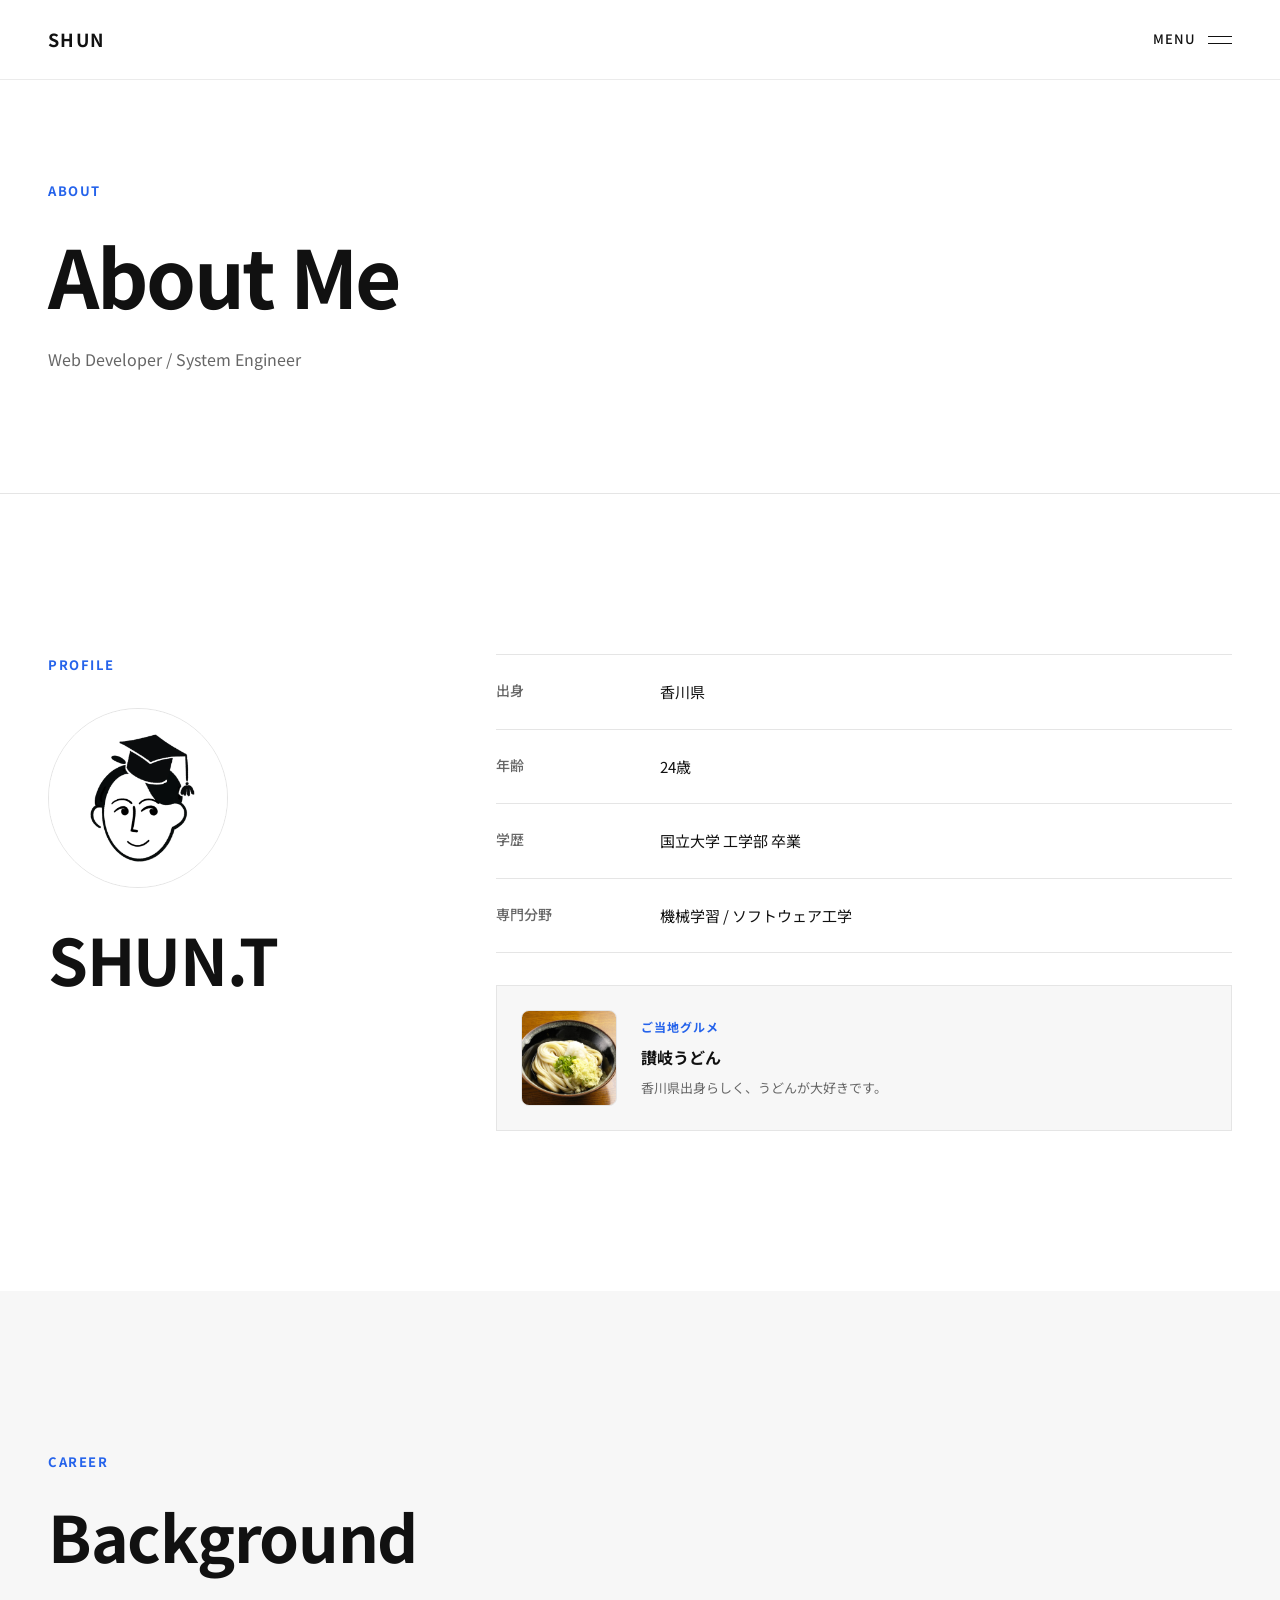
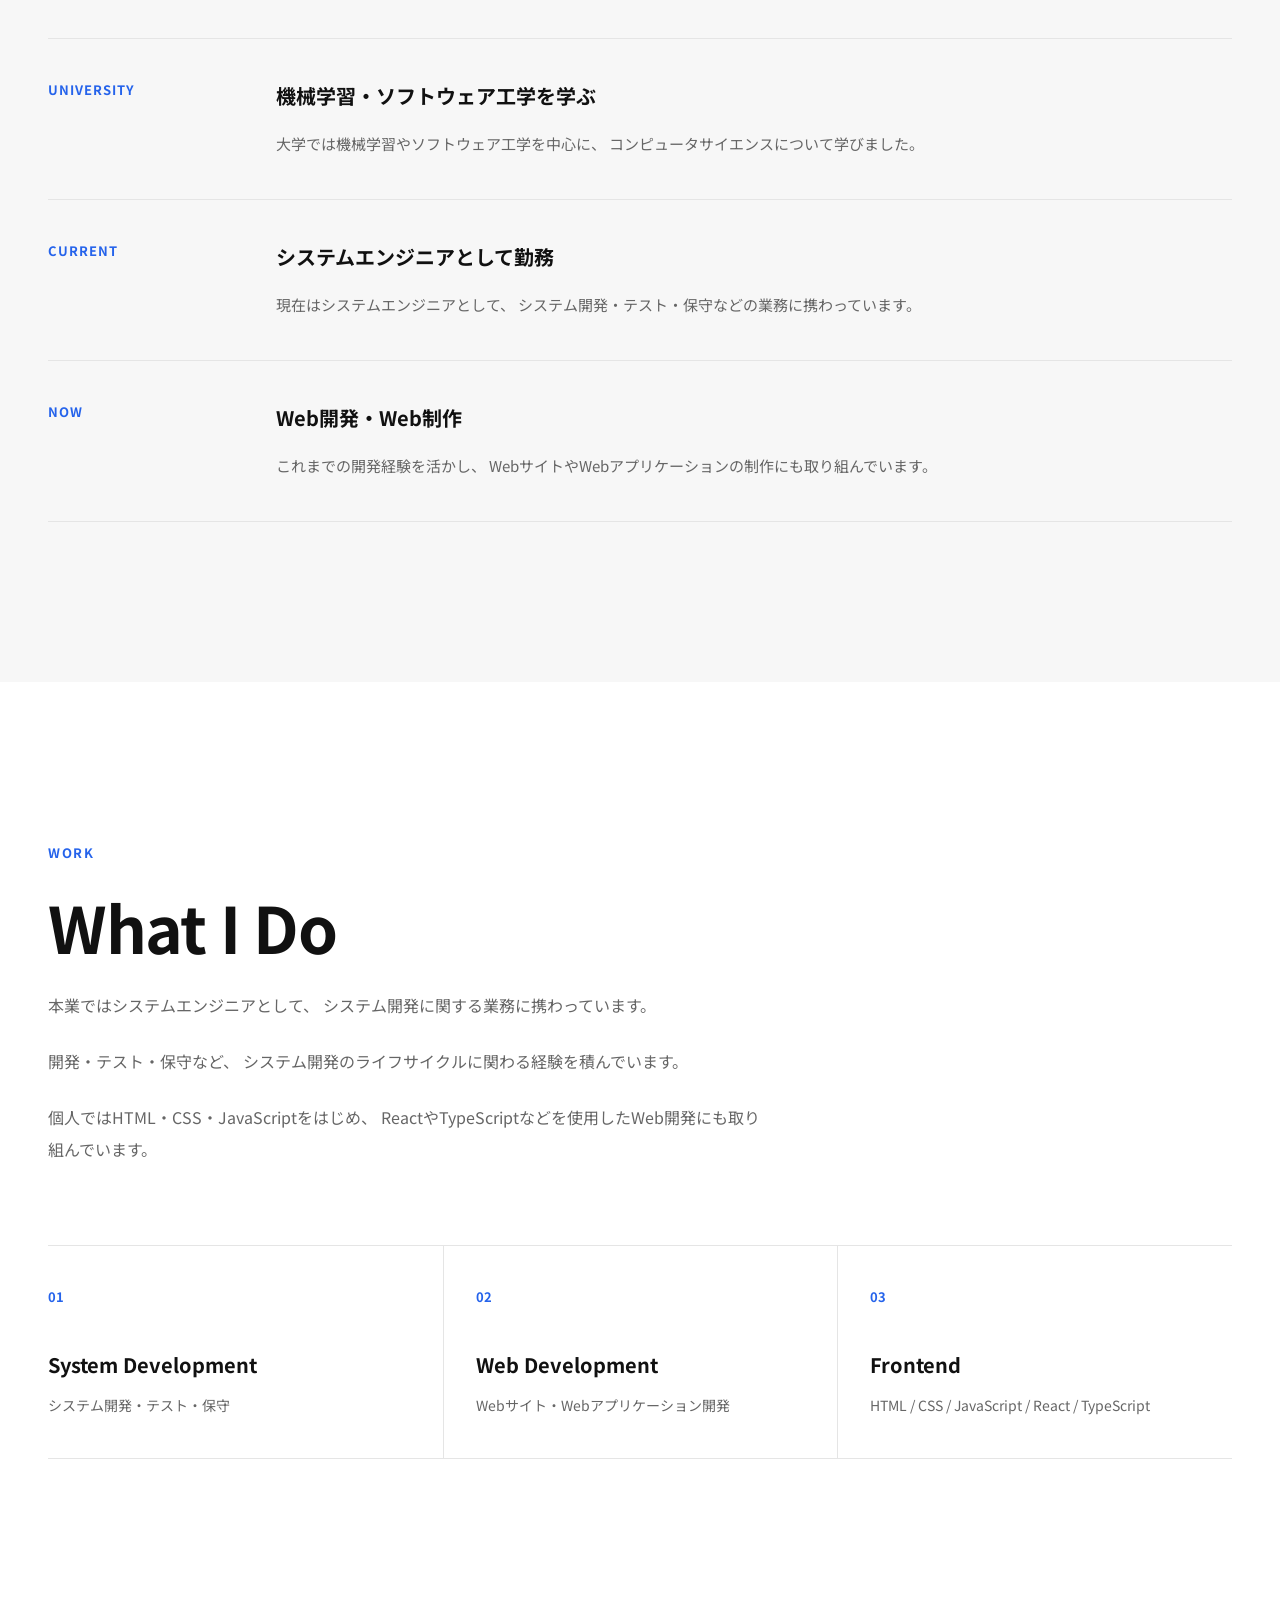
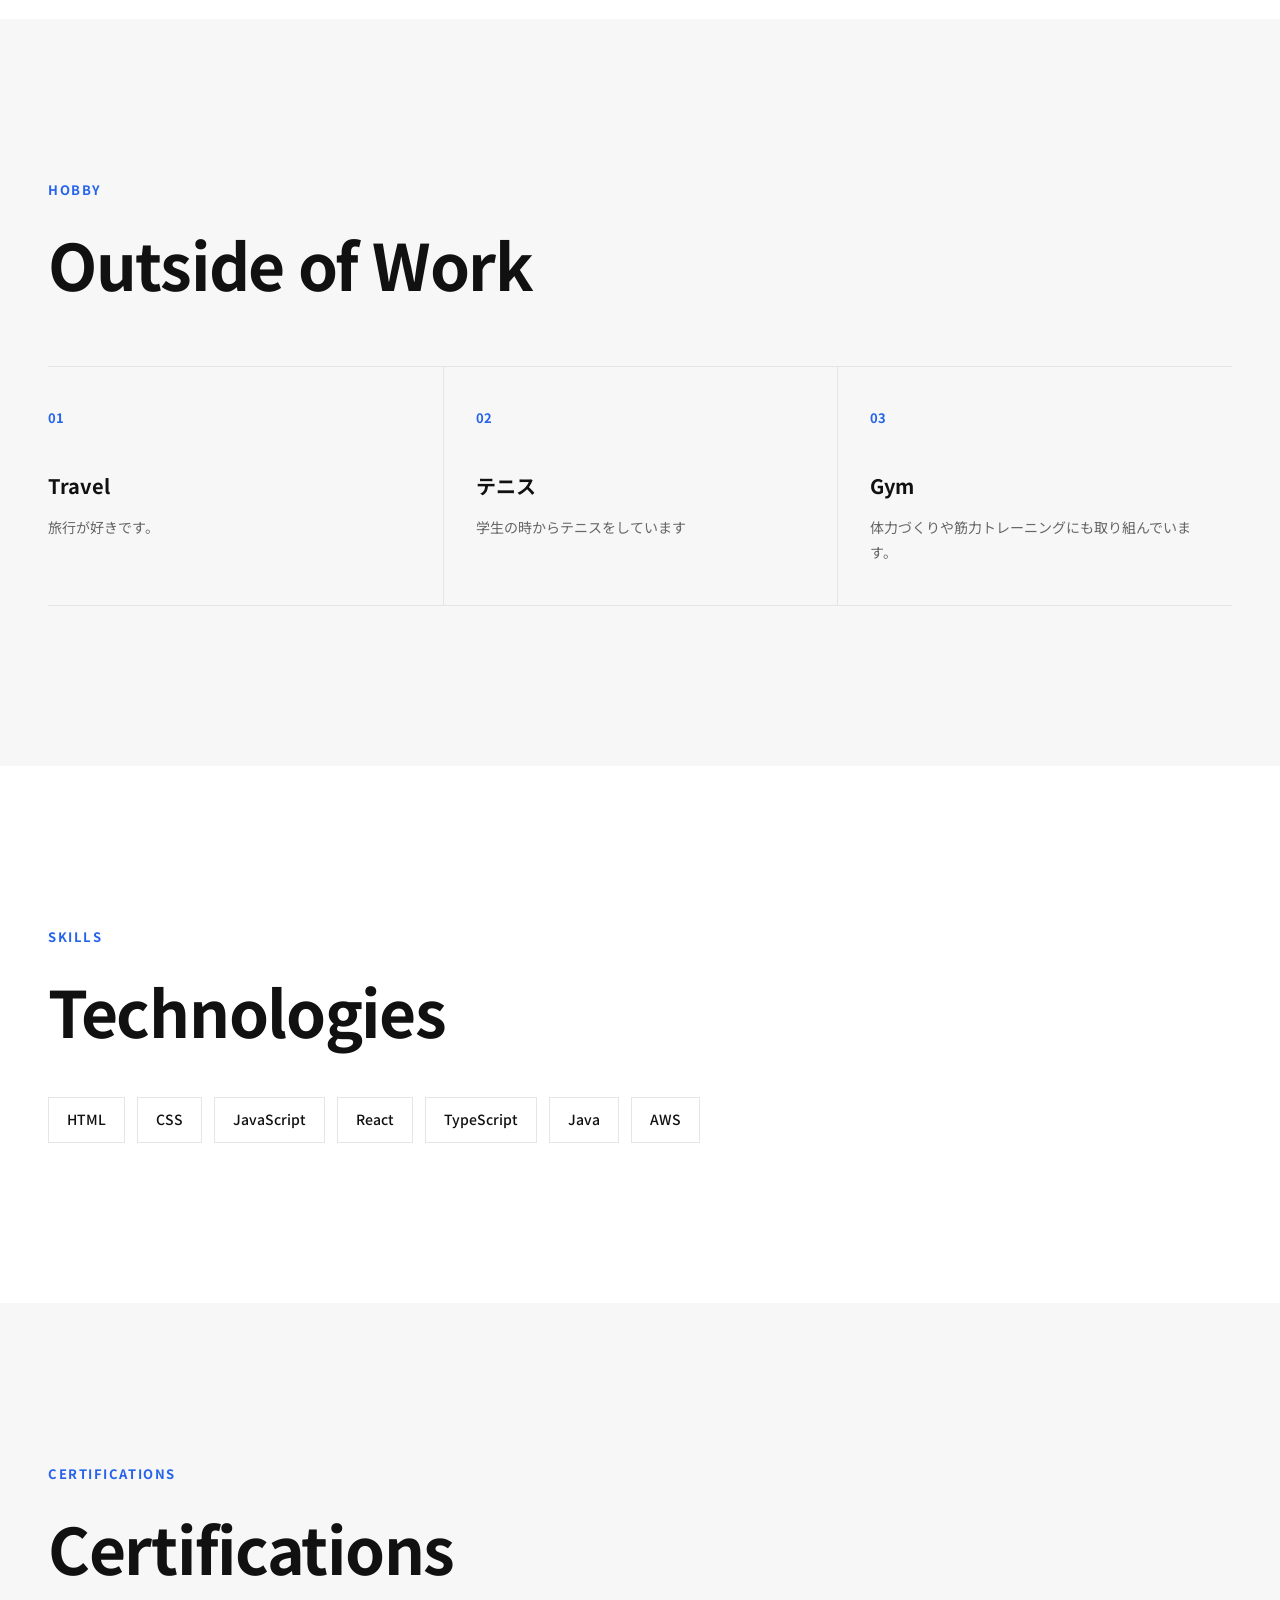
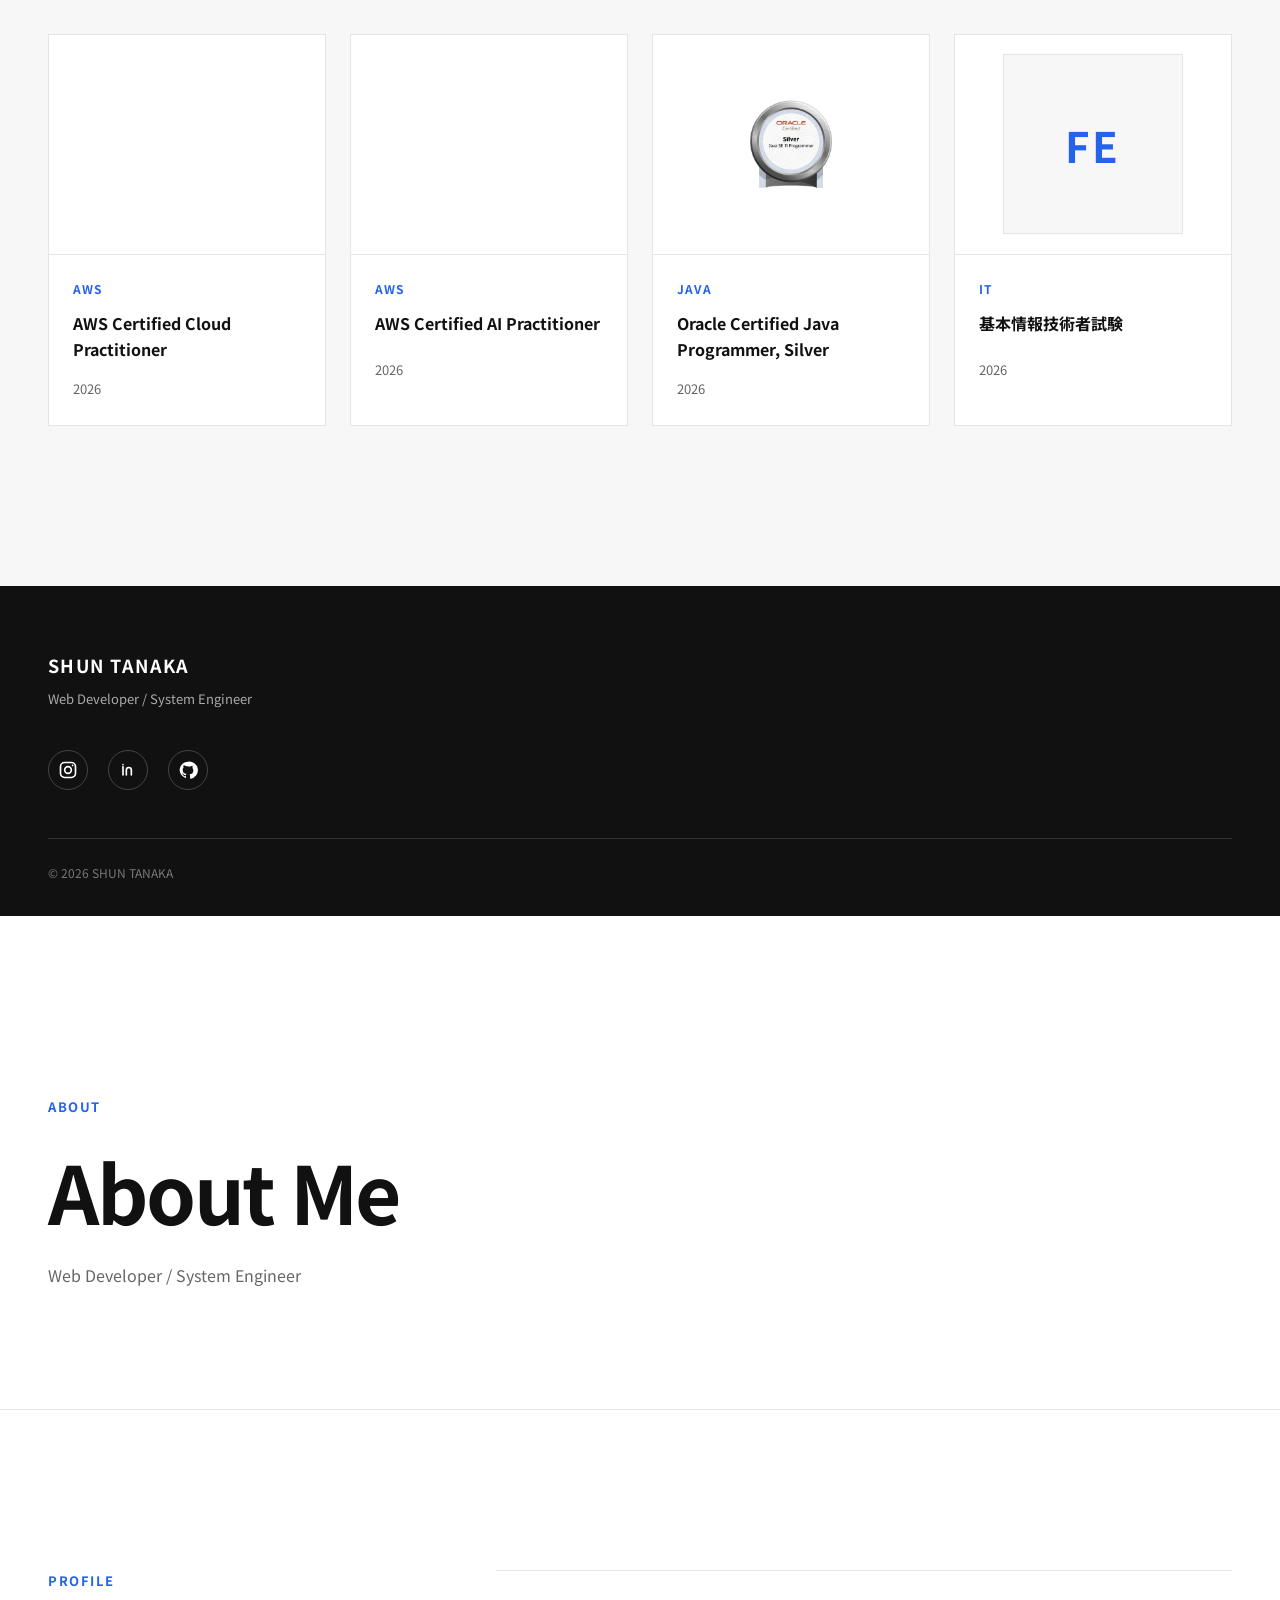
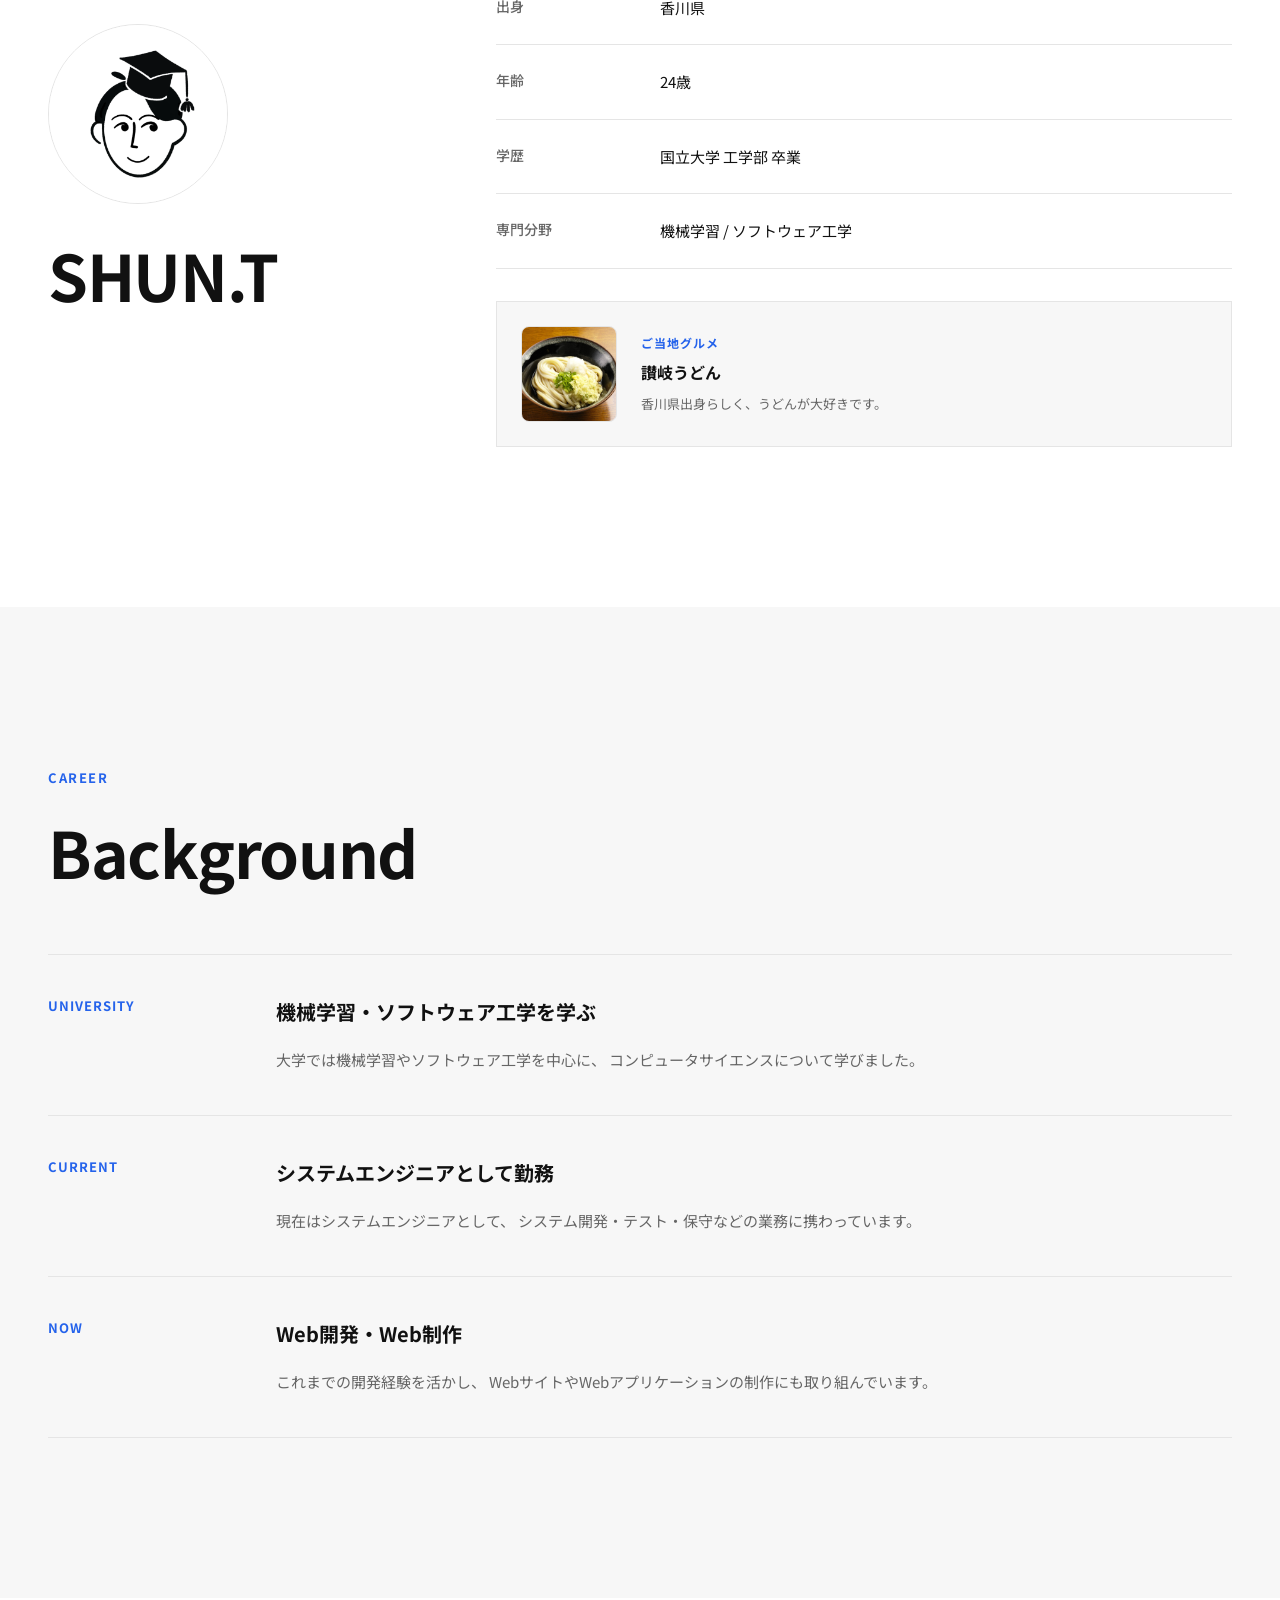
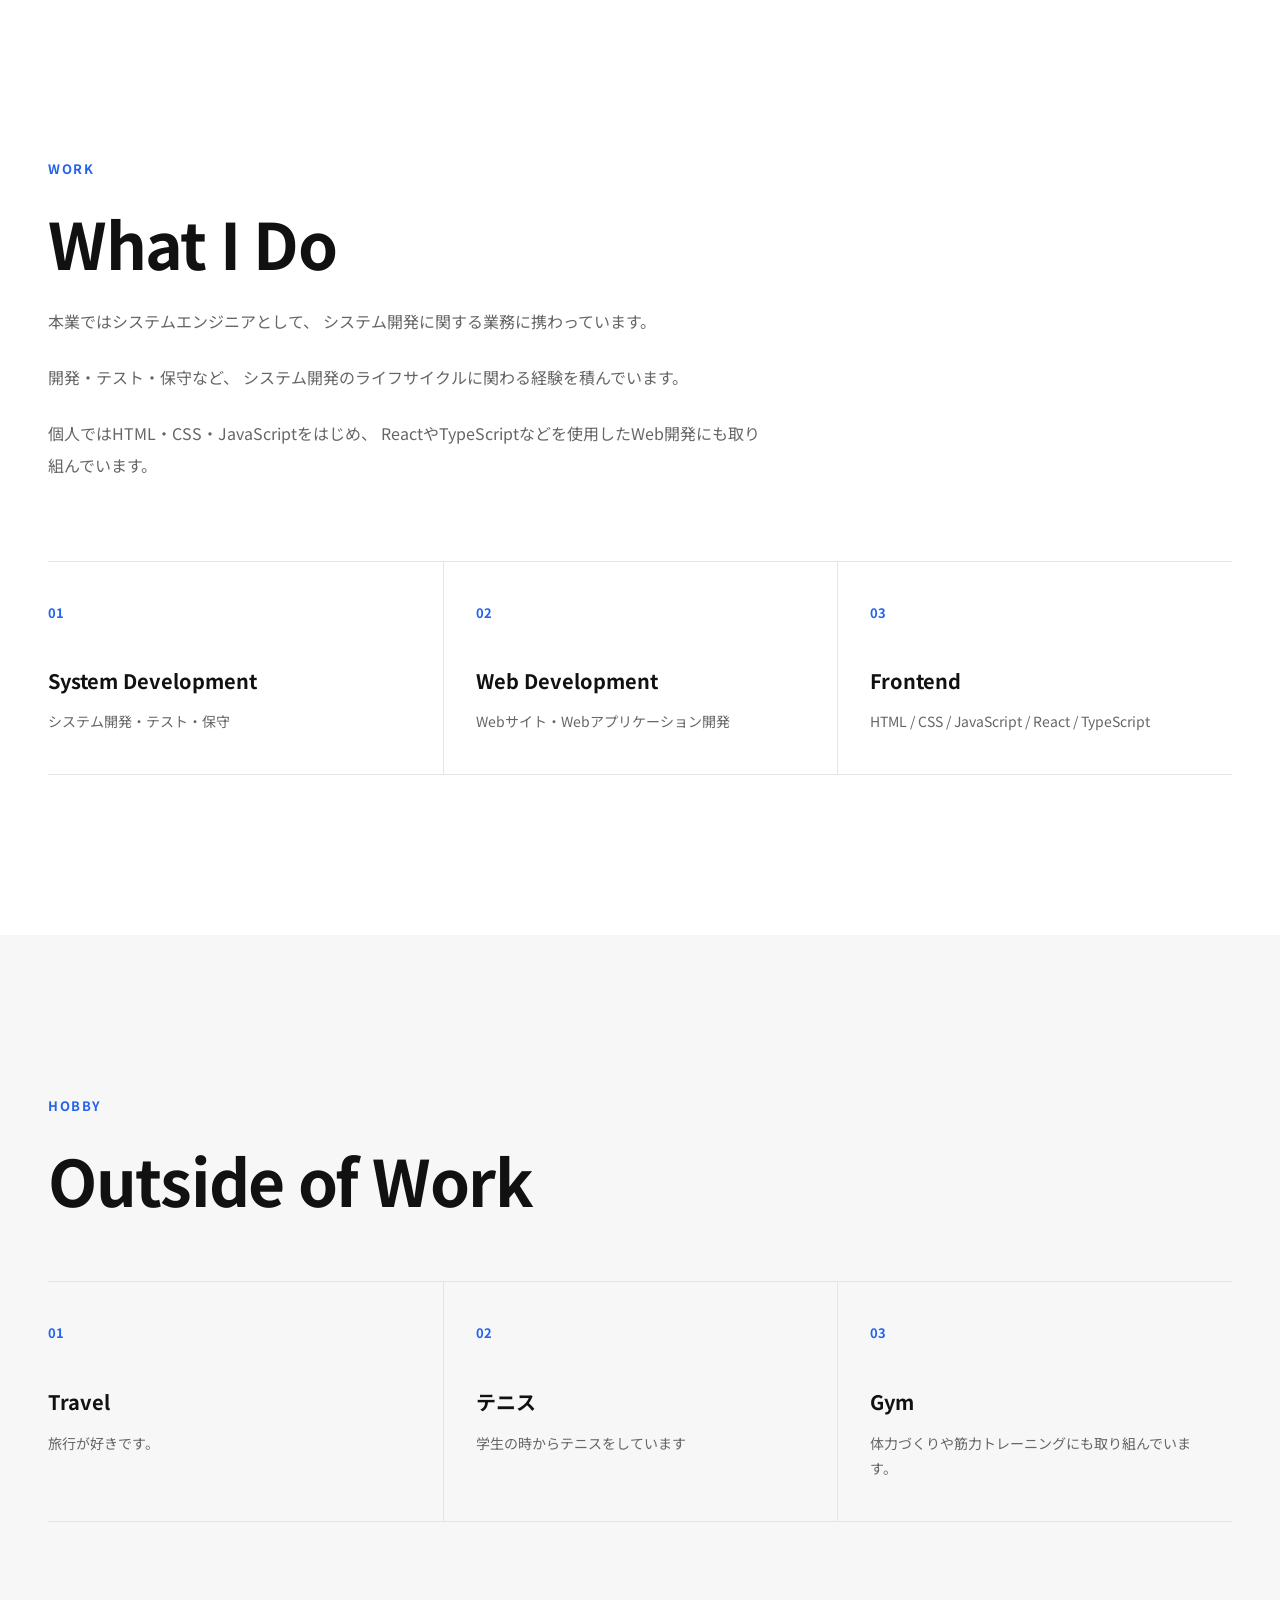
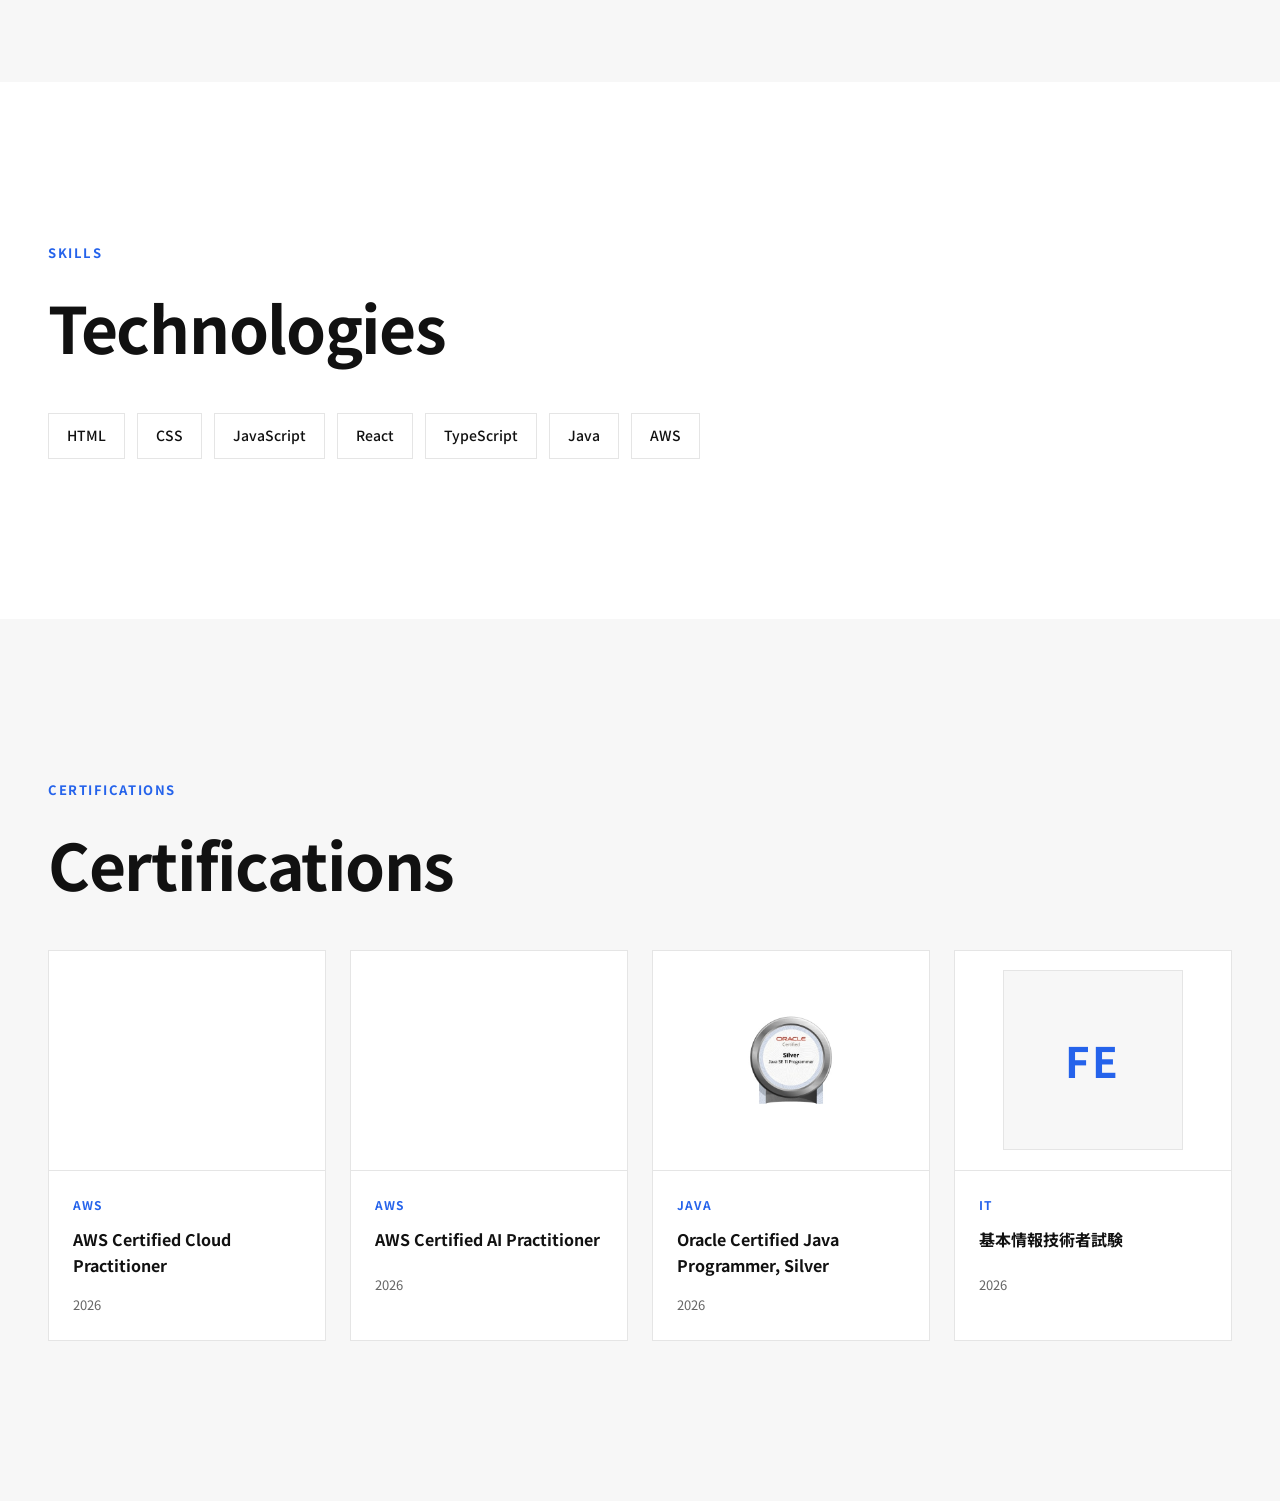
==== about.html @ af40bf5e "fix directry" ====
<!doctype html>
<html lang="ja">
  <head>
    <meta charset="UTF-8" />
    <meta name="viewport" content="width=device-width, initial-scale=1.0" />

    <title>About | SHUN .T</title>

    <meta
      name="description"
      content="SHUN TANAKAのプロフィール、経歴、スキル、資格などを紹介しています。"
    />

    <!-- Google Fonts -->
    <link rel="preconnect" href="https://fonts.googleapis.com" />
    <link rel="preconnect" href="https://fonts.gstatic.com" crossorigin />

    <link
      href="https://fonts.googleapis.com/css2?family=Noto+Sans+JP:wght@400;500;700&display=swap"
      rel="stylesheet"
    />

    <!-- CSS -->
    <link rel="stylesheet" href="../css/style.css" />
    <link rel="stylesheet" href="../css/about.css" />

    <!-- JavaScript -->
    <script src="../js/main.js" defer></script>
  </head>

  <body>
    <!-- Header -->
    <div id="header"></div>

    <!-- Main -->
    <main>
      <!-- ========================================
           Page Hero
      ======================================== -->

      <section class="page-hero">
        <div class="section__inner">
          <p class="section__eyebrow">ABOUT</p>

          <h1 class="page-hero__title">About Me</h1>

          <p class="page-hero__description">Web Developer / System Engineer</p>
        </div>
      </section>

      <!-- ========================================
           Profile
      ======================================== -->

      <section class="about-profile">
        <div class="section__inner">
          <div class="about-profile__grid">
            <div class="about-profile__heading">
              <p class="section__eyebrow">PROFILE</p>

              <div class="about-profile__photo">
                <img
                  src="../img/my-notion-face-portrait.png"
                  alt="SHUN TANAKA"
                />
              </div>

              <h2 class="section__title">SHUN.T</h2>
            </div>

            <div class="about-profile__content">
              <dl class="profile-list">
                <div class="profile-list__item">
                  <dt>出身</dt>
                  <dd>香川県</dd>
                </div>

                <div class="profile-list__item">
                  <dt>年齢</dt>
                  <dd id="js-age" data-birthday="2002-02-13">24歳</dd>
                </div>

                <div class="profile-list__item">
                  <dt>学歴</dt>
                  <dd>国立大学 工学部 卒業</dd>
                </div>

                <div class="profile-list__item">
                  <dt>専門分野</dt>
                  <dd>機械学習 / ソフトウェア工学</dd>
                </div>
              </dl>

              <div class="about-profile__local">
                <div class="about-profile__local-image">
                  <img src="../img/udon.jpeg" alt="讃岐うどん" />
                </div>

                <div class="about-profile__local-text">
                  <p class="about-profile__local-label">ご当地グルメ</p>
                  <p class="about-profile__local-title">讃岐うどん</p>
                  <p class="about-profile__local-description">
                    香川県出身らしく、うどんが大好きです。
                  </p>
                </div>
              </div>
            </div>
          </div>
        </div>
      </section>

      <!-- ========================================
           Career
      ======================================== -->

      <section class="about-career">
        <div class="section__inner">
          <p class="section__eyebrow">CAREER</p>

          <h2 class="section__title">Background</h2>

          <div class="career-list">
            <article class="career-list__item">
              <p class="career-list__year">UNIVERSITY</p>

              <div class="career-list__content">
                <h3 class="career-list__title">
                  機械学習・ソフトウェア工学を学ぶ
                </h3>

                <p class="career-list__description">
                  大学では機械学習やソフトウェア工学を中心に、
                  コンピュータサイエンスについて学びました。
                </p>
              </div>
            </article>

            <article class="career-list__item">
              <p class="career-list__year">CURRENT</p>

              <div class="career-list__content">
                <h3 class="career-list__title">システムエンジニアとして勤務</h3>

                <p class="career-list__description">
                  現在はシステムエンジニアとして、
                  システム開発・テスト・保守などの業務に携わっています。
                </p>
              </div>
            </article>

            <article class="career-list__item">
              <p class="career-list__year">NOW</p>

              <div class="career-list__content">
                <h3 class="career-list__title">Web開発・Web制作</h3>

                <p class="career-list__description">
                  これまでの開発経験を活かし、
                  WebサイトやWebアプリケーションの制作にも取り組んでいます。
                </p>
              </div>
            </article>
          </div>
        </div>
      </section>

      <!-- ========================================
           Work
      ======================================== -->

      <section class="about-work">
        <div class="section__inner">
          <p class="section__eyebrow">WORK</p>

          <h2 class="section__title">What I Do</h2>

          <div class="work-description">
            <p>
              本業ではシステムエンジニアとして、
              システム開発に関する業務に携わっています。
            </p>

            <p>
              開発・テスト・保守など、
              システム開発のライフサイクルに関わる経験を積んでいます。
            </p>

            <p>
              個人ではHTML・CSS・JavaScriptをはじめ、
              ReactやTypeScriptなどを使用したWeb開発にも取り組んでいます。
            </p>
          </div>

          <div class="work-skills">
            <article class="work-skills__item">
              <span class="work-skills__number">01</span>

              <h3>System Development</h3>

              <p>システム開発・テスト・保守</p>
            </article>

            <article class="work-skills__item">
              <span class="work-skills__number">02</span>

              <h3>Web Development</h3>

              <p>Webサイト・Webアプリケーション開発</p>
            </article>

            <article class="work-skills__item">
              <span class="work-skills__number">03</span>

              <h3>Frontend</h3>

              <p>HTML / CSS / JavaScript / React / TypeScript</p>
            </article>
          </div>
        </div>
      </section>

      <!-- ========================================
           Hobby
      ======================================== -->

      <section class="about-hobby">
        <div class="section__inner">
          <p class="section__eyebrow">HOBBY</p>

          <h2 class="section__title">Outside of Work</h2>

          <div class="hobby-list">
            <article class="hobby-list__item">
              <span class="hobby-list__number">01</span>

              <h3>Travel</h3>

              <p>旅行が好きです。</p>
            </article>

            <article class="hobby-list__item">
              <span class="hobby-list__number">02</span>

              <h3>テニス</h3>

              <p>学生の時からテニスをしています</p>
            </article>

            <article class="hobby-list__item">
              <span class="hobby-list__number">03</span>

              <h3>Gym</h3>

              <p>体力づくりや筋力トレーニングにも取り組んでいます。</p>
            </article>
          </div>
        </div>
      </section>

      <!-- ========================================
           Skills
      ======================================== -->

      <section class="about-skills">
        <div class="section__inner">
          <p class="section__eyebrow">SKILLS</p>

          <h2 class="section__title">Technologies</h2>

          <div class="about-skills__list">
            <span>HTML</span>
            <span>CSS</span>
            <span>JavaScript</span>
            <span>React</span>
            <span>TypeScript</span>
            <span>Java</span>
            <span>AWS</span>
          </div>
        </div>
      </section>

      <!-- ========================================
           Certifications
      ======================================== -->

      <section class="about-certifications">
        <div class="section__inner">
          <p class="section__eyebrow">CERTIFICATIONS</p>

          <h2 class="section__title">Certifications</h2>

          <div class="certifications-grid">
            <!-- AWS Cloud Practitioner -->
            <article class="certification-card">
              <div class="certification-card__badge">
                <div
                  data-iframe-width="180"
                  data-iframe-height="180"
                  data-share-badge-id="34273f17-c711-41de-8121-bd63b18571f5"
                  data-share-badge-host="https://www.credly.com"
                ></div>
              </div>

              <div class="certification-card__content">
                <p class="certification-card__category">AWS</p>

                <h3 class="certification-card__title">
                  AWS Certified Cloud Practitioner
                </h3>

                <span class="certification-card__year">2026</span>
              </div>
            </article>

            <!-- AWS AI Practitioner -->
            <article class="certification-card">
              <div class="certification-card__badge">
                <div
                  data-iframe-width="180"
                  data-iframe-height="180"
                  data-share-badge-id="a73e4052-1547-47f9-9813-02c0de02c2c1"
                  data-share-badge-host="https://www.credly.com"
                ></div>
              </div>

              <div class="certification-card__content">
                <p class="certification-card__category">AWS</p>

                <h3 class="certification-card__title">
                  AWS Certified AI Practitioner
                </h3>

                <span class="certification-card__year">2026</span>
              </div>
            </article>

            <!-- Java Silver -->
            <article class="certification-card">
              <div class="certification-card__badge">
                <img
                  src="../img/SILVSE11JPN.jpg"
                  alt="Oracle Certified Java Programmer, Silver"
                />
              </div>

              <div class="certification-card__content">
                <p class="certification-card__category">JAVA</p>

                <h3 class="certification-card__title">
                  Oracle Certified Java Programmer, Silver
                </h3>

                <span class="certification-card__year">2026</span>
              </div>
            </article>

            <!-- Fundamental Information Technology Engineer -->
            <article class="certification-card">
              <div class="certification-card__badge">
                <div class="certification-card__badge-placeholder">FE</div>
              </div>

              <div class="certification-card__content">
                <p class="certification-card__category">IT</p>

                <h3 class="certification-card__title">基本情報技術者試験</h3>

                <span class="certification-card__year">2026</span>
              </div>
            </article>
          </div>

          <!-- Credly Script -->
          <script
            type="text/javascript"
            async
            src="https://cdn.credly.com/assets/utilities/embed.js"
          ></script>
        </div>
      </section>
    </main>

    <!-- Footer -->
    <div id="footer"></div>
  </body>
</html>
<!doctype html>
<html lang="ja">
  <head>
    <meta charset="UTF-8" />
    <meta name="viewport" content="width=device-width, initial-scale=1.0" />

    <title>About | SHUN .T</title>

    <meta
      name="description"
      content="SHUN TANAKAのプロフィール、経歴、スキル、資格などを紹介しています。"
    />

    <!-- Google Fonts -->
    <link rel="preconnect" href="https://fonts.googleapis.com" />
    <link rel="preconnect" href="https://fonts.gstatic.com" crossorigin />

    <link
      href="https://fonts.googleapis.com/css2?family=Noto+Sans+JP:wght@400;500;700&display=swap"
      rel="stylesheet"
    />

    <!-- CSS -->
    <link rel="stylesheet" href="../css/style.css" />
    <link rel="stylesheet" href="../css/about.css" />

    <!-- JavaScript -->
    <script src="../js/main.js" defer></script>
  </head>

  <body>
    <!-- Header -->
    <div id="header"></div>

    <!-- Main -->
    <main>
      <!-- ========================================
           Page Hero
      ======================================== -->

      <section class="page-hero">
        <div class="section__inner">
          <p class="section__eyebrow">ABOUT</p>

          <h1 class="page-hero__title">About Me</h1>

          <p class="page-hero__description">Web Developer / System Engineer</p>
        </div>
      </section>

      <!-- ========================================
           Profile
      ======================================== -->

      <section class="about-profile">
        <div class="section__inner">
          <div class="about-profile__grid">
            <div class="about-profile__heading">
              <p class="section__eyebrow">PROFILE</p>

              <div class="about-profile__photo">
                <img
                  src="../img/my-notion-face-portrait.png"
                  alt="SHUN TANAKA"
                />
              </div>

              <h2 class="section__title">SHUN.T</h2>
            </div>

            <div class="about-profile__content">
              <dl class="profile-list">
                <div class="profile-list__item">
                  <dt>出身</dt>
                  <dd>香川県</dd>
                </div>

                <div class="profile-list__item">
                  <dt>年齢</dt>
                  <dd id="js-age" data-birthday="2002-02-13">24歳</dd>
                </div>

                <div class="profile-list__item">
                  <dt>学歴</dt>
                  <dd>国立大学 工学部 卒業</dd>
                </div>

                <div class="profile-list__item">
                  <dt>専門分野</dt>
                  <dd>機械学習 / ソフトウェア工学</dd>
                </div>
              </dl>

              <div class="about-profile__local">
                <div class="about-profile__local-image">
                  <img src="./img/udon.jpeg" alt="讃岐うどん" />
                </div>

                <div class="about-profile__local-text">
                  <p class="about-profile__local-label">ご当地グルメ</p>
                  <p class="about-profile__local-title">讃岐うどん</p>
                  <p class="about-profile__local-description">
                    香川県出身らしく、うどんが大好きです。
                  </p>
                </div>
              </div>
            </div>
          </div>
        </div>
      </section>

      <!-- ========================================
           Career
      ======================================== -->

      <section class="about-career">
        <div class="section__inner">
          <p class="section__eyebrow">CAREER</p>

          <h2 class="section__title">Background</h2>

          <div class="career-list">
            <article class="career-list__item">
              <p class="career-list__year">UNIVERSITY</p>

              <div class="career-list__content">
                <h3 class="career-list__title">
                  機械学習・ソフトウェア工学を学ぶ
                </h3>

                <p class="career-list__description">
                  大学では機械学習やソフトウェア工学を中心に、
                  コンピュータサイエンスについて学びました。
                </p>
              </div>
            </article>

            <article class="career-list__item">
              <p class="career-list__year">CURRENT</p>

              <div class="career-list__content">
                <h3 class="career-list__title">システムエンジニアとして勤務</h3>

                <p class="career-list__description">
                  現在はシステムエンジニアとして、
                  システム開発・テスト・保守などの業務に携わっています。
                </p>
              </div>
            </article>

            <article class="career-list__item">
              <p class="career-list__year">NOW</p>

              <div class="career-list__content">
                <h3 class="career-list__title">Web開発・Web制作</h3>

                <p class="career-list__description">
                  これまでの開発経験を活かし、
                  WebサイトやWebアプリケーションの制作にも取り組んでいます。
                </p>
              </div>
            </article>
          </div>
        </div>
      </section>

      <!-- ========================================
           Work
      ======================================== -->

      <section class="about-work">
        <div class="section__inner">
          <p class="section__eyebrow">WORK</p>

          <h2 class="section__title">What I Do</h2>

          <div class="work-description">
            <p>
              本業ではシステムエンジニアとして、
              システム開発に関する業務に携わっています。
            </p>

            <p>
              開発・テスト・保守など、
              システム開発のライフサイクルに関わる経験を積んでいます。
            </p>

            <p>
              個人ではHTML・CSS・JavaScriptをはじめ、
              ReactやTypeScriptなどを使用したWeb開発にも取り組んでいます。
            </p>
          </div>

          <div class="work-skills">
            <article class="work-skills__item">
              <span class="work-skills__number">01</span>

              <h3>System Development</h3>

              <p>システム開発・テスト・保守</p>
            </article>

            <article class="work-skills__item">
              <span class="work-skills__number">02</span>

              <h3>Web Development</h3>

              <p>Webサイト・Webアプリケーション開発</p>
            </article>

            <article class="work-skills__item">
              <span class="work-skills__number">03</span>

              <h3>Frontend</h3>

              <p>HTML / CSS / JavaScript / React / TypeScript</p>
            </article>
          </div>
        </div>
      </section>

      <!-- ========================================
           Hobby
      ======================================== -->

      <section class="about-hobby">
        <div class="section__inner">
          <p class="section__eyebrow">HOBBY</p>

          <h2 class="section__title">Outside of Work</h2>

          <div class="hobby-list">
            <article class="hobby-list__item">
              <span class="hobby-list__number">01</span>

              <h3>Travel</h3>

              <p>旅行が好きです。</p>
            </article>

            <article class="hobby-list__item">
              <span class="hobby-list__number">02</span>

              <h3>テニス</h3>

              <p>学生の時からテニスをしています</p>
            </article>

            <article class="hobby-list__item">
              <span class="hobby-list__number">03</span>

              <h3>Gym</h3>

              <p>体力づくりや筋力トレーニングにも取り組んでいます。</p>
            </article>
          </div>
        </div>
      </section>

      <!-- ========================================
           Skills
      ======================================== -->

      <section class="about-skills">
        <div class="section__inner">
          <p class="section__eyebrow">SKILLS</p>

          <h2 class="section__title">Technologies</h2>

          <div class="about-skills__list">
            <span>HTML</span>
            <span>CSS</span>
            <span>JavaScript</span>
            <span>React</span>
            <span>TypeScript</span>
            <span>Java</span>
            <span>AWS</span>
          </div>
        </div>
      </section>

      <!-- ========================================
           Certifications
      ======================================== -->

      <section class="about-certifications">
        <div class="section__inner">
          <p class="section__eyebrow">CERTIFICATIONS</p>

          <h2 class="section__title">Certifications</h2>

          <div class="certifications-grid">
            <!-- AWS Cloud Practitioner -->
            <article class="certification-card">
              <div class="certification-card__badge">
                <div
                  data-iframe-width="180"
                  data-iframe-height="180"
                  data-share-badge-id="34273f17-c711-41de-8121-bd63b18571f5"
                  data-share-badge-host="https://www.credly.com"
                ></div>
              </div>

              <div class="certification-card__content">
                <p class="certification-card__category">AWS</p>

                <h3 class="certification-card__title">
                  AWS Certified Cloud Practitioner
                </h3>

                <span class="certification-card__year">2026</span>
              </div>
            </article>

            <!-- AWS AI Practitioner -->
            <article class="certification-card">
              <div class="certification-card__badge">
                <div
                  data-iframe-width="180"
                  data-iframe-height="180"
                  data-share-badge-id="a73e4052-1547-47f9-9813-02c0de02c2c1"
                  data-share-badge-host="https://www.credly.com"
                ></div>
              </div>

              <div class="certification-card__content">
                <p class="certification-card__category">AWS</p>

                <h3 class="certification-card__title">
                  AWS Certified AI Practitioner
                </h3>

                <span class="certification-card__year">2026</span>
              </div>
            </article>

            <!-- Java Silver -->
            <article class="certification-card">
              <div class="certification-card__badge">
                <img
                  src="../img/SILVSE11JPN.jpg"
                  alt="Oracle Certified Java Programmer, Silver"
                />
              </div>

              <div class="certification-card__content">
                <p class="certification-card__category">JAVA</p>

                <h3 class="certification-card__title">
                  Oracle Certified Java Programmer, Silver
                </h3>

                <span class="certification-card__year">2026</span>
              </div>
            </article>

            <!-- Fundamental Information Technology Engineer -->
            <article class="certification-card">
              <div class="certification-card__badge">
                <div class="certification-card__badge-placeholder">FE</div>
              </div>

              <div class="certification-card__content">
                <p class="certification-card__category">IT</p>

                <h3 class="certification-card__title">基本情報技術者試験</h3>

                <span class="certification-card__year">2026</span>
              </div>
            </article>
          </div>

          <!-- Credly Script -->
          <script
            type="text/javascript"
            async
            src="https://cdn.credly.com/assets/utilities/embed.js"
          ></script>
        </div>
      </section>
    </main>

    <!-- Footer -->
    <div id="footer"></div>
  </body>
</html>
---- css/style.css ----
/* ========================================
   Reset
======================================== */

* {
  margin: 0;
  padding: 0;
  box-sizing: border-box;
}

html {
  scroll-behavior: smooth;
}

body {
  font-family: "Noto Sans JP", sans-serif;
  color: #111111;
  background-color: #ffffff;
  line-height: 1.7;
}

a {
  color: inherit;
  text-decoration: none;
}

button {
  font: inherit;
}

img {
  display: block;
  max-width: 100%;
}

/* ========================================
   Variables
======================================== */

:root {
  --color-primary: #2563eb;
  --color-text: #111111;
  --color-text-sub: #666666;
  --color-background: #ffffff;
  --color-background-sub: #f7f7f7;
  --color-border: #e5e5e5;

  --max-width: 1200px;
  --spacing-section: 160px;
}

/* ========================================
   Common
======================================== */

.section__inner {
  width: min(100% - 96px, var(--max-width));
  margin: 0 auto;
}

.section__eyebrow {
  margin-bottom: 24px;

  color: var(--color-primary);
  font-size: 13px;
  font-weight: 700;
  letter-spacing: 0.12em;
}

.section__title {
  margin-bottom: 24px;

  font-size: clamp(36px, 5vw, 64px);
  font-weight: 700;
  line-height: 1.2;
  letter-spacing: -0.02em;
}

.section__description {
  margin-bottom: 64px;

  color: var(--color-text-sub);
  font-size: 16px;
}

.section__link {
  display: inline-block;
  margin-top: 56px;

  color: var(--color-text);
  font-size: 14px;
  font-weight: 700;
  letter-spacing: 0.08em;

  border-bottom: 1px solid var(--color-text);

  transition:
    color 0.3s ease,
    border-color 0.3s ease;
}

.section__link:hover {
  color: var(--color-primary);
  border-color: var(--color-primary);
}

/* ========================================
   Header
======================================== */

.header {
  position: fixed;
  top: 0;
  left: 0;
  z-index: 1000;

  width: 100%;
  height: 80px;

  background-color: rgba(255, 255, 255, 0.9);
  border-bottom: 1px solid rgba(0, 0, 0, 0.08);

  backdrop-filter: blur(10px);
}

.header__inner {
  display: flex;
  align-items: center;
  justify-content: space-between;

  width: min(100% - 96px, var(--max-width));
  height: 100%;
  margin: 0 auto;
}

.header__logo {
  font-size: 18px;
  font-weight: 700;
  letter-spacing: 0.08em;
}

.header__menu-button {
  display: flex;
  align-items: center;
  gap: 12px;

  padding: 0;

  color: var(--color-text);
  background-color: transparent;
  border: none;

  cursor: pointer;
}

.header__menu-text {
  font-size: 13px;
  font-weight: 500;
  letter-spacing: 0.08em;
}

.header__menu-icon {
  display: flex;
  flex-direction: column;
  justify-content: center;
  gap: 6px;

  width: 24px;
  height: 24px;
}

.header__menu-icon span {
  display: block;

  width: 24px;
  height: 1px;

  background-color: var(--color-text);

  transition:
    transform 0.3s ease,
    opacity 0.3s ease;
}

/* ========================================
   Header Navigation
======================================== */

.header__navigation {
  position: fixed;
  top: 80px;
  right: 0;

  width: min(400px, 100%);
  height: calc(100vh - 80px);

  padding: 48px;

  background-color: #ffffff;

  border-left: 1px solid var(--color-border);

  transform: translateX(100%);
  visibility: hidden;

  transition:
    transform 0.4s ease,
    visibility 0.4s ease;
}

.header__navigation-list {
  display: flex;
  flex-direction: column;
  gap: 28px;

  list-style: none;
}

.header__navigation-list a {
  display: inline-block;

  font-size: 24px;
  font-weight: 700;

  transition: color 0.3s ease;
}

.header__navigation-list a:hover {
  color: var(--color-primary);
}

/* Navigation Open */

.header.is-menu-open .header__navigation {
  transform: translateX(0);
  visibility: visible;
}

.header.is-menu-open .header__menu-icon span:first-child {
  transform: translateY(3.5px) rotate(45deg);
}

.header.is-menu-open .header__menu-icon span:last-child {
  transform: translateY(-3.5px) rotate(-45deg);
}

/* ========================================
   Hero
======================================== */

.hero {
  display: flex;
  align-items: center;

  min-height: 100vh;
  padding: 160px 0 120px;
}

.hero__inner {
  width: min(100% - 96px, var(--max-width));
  margin: 0 auto;
}

.hero__eyebrow {
  margin-bottom: 32px;

  color: var(--color-primary);
  font-size: 14px;
  font-weight: 700;
  letter-spacing: 0.12em;
}

.hero__title {
  margin-bottom: 40px;

  font-size: 60px;
  font-weight: 700;
  line-height: 1.2;
  letter-spacing: -0.04em;
}

.hero__description {
  margin-bottom: 48px;

  color: var(--color-text-sub);
  font-size: 16px;
  line-height: 2;
}

.hero__button {
  display: inline-flex;
  align-items: center;
  justify-content: center;

  min-width: 180px;
  padding: 16px 28px;

  color: #ffffff;
  background-color: var(--color-text);

  font-size: 13px;
  font-weight: 700;
  letter-spacing: 0.08em;

  transition:
    background-color 0.3s ease,
    transform 0.3s ease;
}

.hero__button:hover {
  background-color: var(--color-primary);
  transform: translateY(-2px);
}

/* ========================================
   Works
======================================== */

.works {
  padding: var(--spacing-section) 0;
  background-color: var(--color-background-sub);
}

.works__list {
  display: grid;
  grid-template-columns: repeat(3, 1fr);
  gap: 32px;
}

.works__item {
  overflow: hidden;
}

.works__item a {
  display: block;
}

.works__image {
  aspect-ratio: 4 / 3;

  margin-bottom: 24px;

  background-color: #dddddd;

  transition: transform 0.4s ease;
}

.works__item a:hover .works__image {
  transform: scale(1.02);
}

.works__title {
  margin-bottom: 8px;

  font-size: 20px;
  font-weight: 700;
}

.works__category {
  color: var(--color-text-sub);
  font-size: 13px;
}

/* ========================================
   Services
======================================== */

.services {
  padding: var(--spacing-section) 0;
}

.services__list {
  display: grid;
  grid-template-columns: repeat(3, 1fr);

  border-top: 1px solid var(--color-border);
}

.services__item {
  padding: 40px 32px 40px 0;

  border-bottom: 1px solid var(--color-border);
}

.services__item + .services__item {
  padding-left: 32px;
  border-left: 1px solid var(--color-border);
}

.services__number {
  display: block;
  margin-bottom: 48px;

  color: var(--color-primary);
  font-size: 14px;
  font-weight: 700;
}

.services__title {
  margin-bottom: 16px;

  font-size: 22px;
  font-weight: 700;
  letter-spacing: 0.02em;
}

.services__description {
  color: var(--color-text-sub);
  font-size: 15px;
}

/* ========================================
   Home About
======================================== */

.about {
  padding: var(--spacing-section) 0;
  background-color: var(--color-background-sub);
}

.about__role {
  margin-bottom: 32px;

  color: var(--color-text-sub);
  font-size: 15px;
  font-weight: 500;
}

.about__description {
  margin-bottom: 40px;

  font-size: 18px;
  line-height: 2;
}

.about__skills {
  display: flex;
  flex-wrap: wrap;
  gap: 12px;
}

.about__skills span {
  padding: 8px 16px;

  font-size: 13px;
  font-weight: 500;

  border: 1px solid var(--color-border);
  background-color: var(--color-background);
}

/* ========================================
   Home Certifications
======================================== */

.certifications {
  padding: var(--spacing-section) 0;
}

.certifications__list {
  display: grid;
  grid-template-columns: repeat(2, 1fr);
  gap: 24px;
}

.certifications__item {
  padding: 32px;

  border: 1px solid var(--color-border);

  transition:
    border-color 0.3s ease,
    transform 0.3s ease;
}

.certifications__item:hover {
  border-color: var(--color-primary);
  transform: translateY(-4px);
}

.certifications__category {
  margin-bottom: 16px;

  color: var(--color-primary);
  font-size: 13px;
  font-weight: 700;
  letter-spacing: 0.08em;
}

.certifications__title {
  margin-bottom: 16px;

  font-size: 18px;
  font-weight: 700;
}

.certifications__year {
  color: var(--color-text-sub);
  font-size: 13px;
}

/* ========================================
   Contact
======================================== */

.contact {
  padding: var(--spacing-section) 0;

  color: #ffffff;
  background-color: var(--color-primary);
}

.contact .section__eyebrow {
  color: #ffffff;
}

.contact__title {
  margin-bottom: 32px;

  font-size: clamp(40px, 6vw, 72px);
  font-weight: 700;
  line-height: 1.2;
}

.contact__description {
  margin-bottom: 48px;

  font-size: 16px;
  line-height: 2;
}

.contact__button {
  display: inline-flex;
  align-items: center;
  justify-content: center;

  min-width: 200px;
  padding: 16px 28px;

  color: var(--color-primary);
  background-color: #ffffff;

  font-size: 13px;
  font-weight: 700;
  letter-spacing: 0.08em;

  transition:
    background-color 0.3s ease,
    color 0.3s ease,
    transform 0.3s ease;
}

.contact__button:hover {
  color: #ffffff;
  background-color: var(--color-text);
  transform: translateY(-2px);
}

/* ----------------------------------------
   Contact Button Group (Instagram / Mail)
---------------------------------------- */

.contact__button-group {
  display: flex;
  flex-wrap: wrap;
  gap: 16px;
}

.contact__button--secondary {
  display: inline-flex;
  align-items: center;
  justify-content: center;

  min-width: 200px;
  padding: 16px 28px;

  font-size: 13px;
  font-weight: 700;
  letter-spacing: 0.08em;

  background-color: transparent;

  transition:
    background-color 0.3s ease,
    color 0.3s ease,
    transform 0.3s ease;
}

.contact__button--secondary:hover {
  transform: translateY(-2px);
}

/* 青背景(.contact)の上で使う場合 */
.contact .contact__button--secondary {
  color: #ffffff;
  border: 1px solid #ffffff;
}

.contact .contact__button--secondary:hover {
  color: var(--color-primary);
  background-color: #ffffff;
}

/* 薄いグレー背景(.work-contact)の上で使う場合 */
.work-contact .contact__button--secondary {
  color: var(--color-text);
  border: 1px solid var(--color-text);
}

.work-contact .contact__button--secondary:hover {
  color: #ffffff;
  background-color: var(--color-text);
}

/* ========================================
   Footer
======================================== */

.footer {
  padding: 64px 0 32px;

  color: #ffffff;
  background-color: #111111;
}

.footer__inner {
  width: min(100% - 96px, var(--max-width));
  margin: 0 auto;
}

.footer__logo {
  display: inline-block;
  margin-bottom: 8px;

  font-size: 18px;
  font-weight: 700;
  letter-spacing: 0.08em;
}

.footer__role {
  margin-bottom: 40px;

  color: #aaaaaa;
  font-size: 13px;
}

.footer__social {
  display: flex;
  align-items: center;
  gap: 20px;

  margin-bottom: 48px;
}

.footer__social a {
  display: flex;
  align-items: center;
  justify-content: center;

  width: 40px;
  height: 40px;

  color: #ffffff;

  border: 1px solid #444444;
  border-radius: 50%;

  transition:
    color 0.3s ease,
    background-color 0.3s ease,
    border-color 0.3s ease;
}

.footer__social a:hover {
  color: #111111;
  background-color: #ffffff;
  border-color: #ffffff;
}

.footer__social svg {
  width: 20px;
  height: 20px;
}

.footer__copyright {
  padding-top: 24px;

  color: #777777;
  font-size: 12px;

  border-top: 1px solid #333333;
}

/* ========================================
   Responsive
======================================== */

@media (max-width: 768px) {
  :root {
    --spacing-section: 96px;
  }

  /* Common */

  .section__inner,
  .header__inner,
  .hero__inner,
  .footer__inner {
    width: min(100% - 40px, var(--max-width));
  }

  /* Header */

  .header {
    height: 64px;
  }

  .header__logo {
    font-size: 16px;
  }

  .header__navigation {
    top: 64px;
    height: calc(100vh - 64px);

    padding: 40px 20px;
  }

  .header__navigation-list {
    gap: 24px;
  }

  .header__navigation-list a {
    font-size: 20px;
  }

  /* Hero */

  .hero {
    min-height: 100svh;
    padding: 120px 0 80px;
  }

  .hero__eyebrow {
    margin-bottom: 24px;

    font-size: 12px;
  }

  .hero__title {
    margin-bottom: 28px;

    font-size: clamp(40px, 11vw, 64px);
  }

  .hero__description {
    font-size: 14px;
  }

  /* Works */

  .works__list {
    grid-template-columns: 1fr;
    gap: 48px;
  }

  /* Services */

  .services__list {
    grid-template-columns: 1fr;
  }

  .services__item,
  .services__item + .services__item {
    padding: 32px 0;

    border-left: none;
  }

  .services__number {
    margin-bottom: 32px;
  }

  /* Home About */

  .about__description {
    font-size: 16px;
  }

  /* Certifications */

  .certifications__list {
    grid-template-columns: 1fr;
  }

  /* Contact */

  .contact__description {
    font-size: 14px;
  }

  .contact__button-group {
    flex-direction: column;
  }

  .contact__button,
  .contact__button--secondary {
    width: 100%;
  }

  /* Footer */

  .footer {
    padding-top: 48px;
  }

  .footer__social {
    gap: 16px;
  }

  .footer__social a {
    width: 38px;
    height: 38px;
  }

  .footer__social svg {
    width: 19px;
    height: 19px;
  }
}
---- css/about.css ----
/* ========================================
   About Page
======================================== */

/* ========================================
   Page Hero
======================================== */

.page-hero {
  padding: 180px 0 120px;

  border-bottom: 1px solid var(--color-border);
}

.page-hero__title {
  margin-bottom: 24px;

  font-size: clamp(48px, 7vw, 80px);
  font-weight: 700;
  line-height: 1.2;
  letter-spacing: -0.03em;
}

.page-hero__description {
  color: var(--color-text-sub);
  font-size: 16px;
}

/* ========================================
   Profile
======================================== */

.about-profile {
  padding: var(--spacing-section) 0;
}

.about-profile__grid {
  display: grid;
  grid-template-columns: 1fr 2fr;
  gap: 80px;
}

.profile-list {
  border-top: 1px solid var(--color-border);
}

.profile-list__item {
  display: grid;
  grid-template-columns: 140px 1fr;
  gap: 24px;

  padding: 24px 0;

  border-bottom: 1px solid var(--color-border);
}

.profile-list__item dt {
  color: var(--color-text-sub);
  font-size: 14px;
  font-weight: 500;
}

.profile-list__item dd {
  font-size: 15px;
}

/* ----------------------------------------
   Profile Photo
---------------------------------------- */

.about-profile__photo {
  width: 180px;
  height: 180px;

  margin: 32px 0;

  overflow: hidden;

  border-radius: 50%;
  border: 1px solid var(--color-border);

  background-color: var(--color-background-sub);
}

.about-profile__photo img {
  display: block;

  width: 100%;
  height: 100%;

  object-fit: cover;
}

/* ----------------------------------------
   Local Specialty (ご当地グルメ)
---------------------------------------- */

.about-profile__local {
  display: flex;
  align-items: center;
  gap: 24px;

  margin-top: 32px;
  padding: 24px;

  border: 1px solid var(--color-border);
  background-color: var(--color-background-sub);
}

.about-profile__local-image {
  flex-shrink: 0;

  width: 96px;
  height: 96px;

  overflow: hidden;

  border-radius: 8px;
  border: 1px solid var(--color-border);

  background-color: var(--color-background);
}

.about-profile__local-image img {
  display: block;

  width: 100%;
  height: 100%;

  object-fit: cover;
}

.about-profile__local-label {
  margin-bottom: 6px;

  color: var(--color-primary);

  font-size: 12px;
  font-weight: 700;
  letter-spacing: 0.08em;
}

.about-profile__local-title {
  margin-bottom: 6px;

  font-size: 16px;
  font-weight: 700;
}

.about-profile__local-description {
  color: var(--color-text-sub);

  font-size: 13px;
  line-height: 1.7;
}

/* ========================================
   Career
======================================== */

.about-career {
  padding: var(--spacing-section) 0;
  background-color: var(--color-background-sub);
}

.career-list {
  margin-top: 64px;

  border-top: 1px solid var(--color-border);
}

.career-list__item {
  display: grid;
  grid-template-columns: 180px 1fr;
  gap: 48px;

  padding: 40px 0;

  border-bottom: 1px solid var(--color-border);
}

.career-list__year {
  color: var(--color-primary);

  font-size: 13px;
  font-weight: 700;
  letter-spacing: 0.08em;
}

.career-list__title {
  margin-bottom: 16px;

  font-size: 20px;
  font-weight: 700;
}

.career-list__description {
  max-width: 700px;

  color: var(--color-text-sub);

  font-size: 15px;
  line-height: 2;
}

/* ========================================
   Work
======================================== */

.about-work {
  padding: var(--spacing-section) 0;
}

.work-description {
  max-width: 720px;

  margin-bottom: 80px;
}

.work-description p {
  margin-bottom: 24px;

  color: var(--color-text-sub);

  font-size: 16px;
  line-height: 2;
}

.work-description p:last-child {
  margin-bottom: 0;
}

.work-skills {
  display: grid;
  grid-template-columns: repeat(3, 1fr);

  border-top: 1px solid var(--color-border);
}

.work-skills__item {
  padding: 40px 32px 40px 0;

  border-bottom: 1px solid var(--color-border);
}

.work-skills__item + .work-skills__item {
  padding-left: 32px;

  border-left: 1px solid var(--color-border);
}

.work-skills__number {
  display: block;

  margin-bottom: 40px;

  color: var(--color-primary);

  font-size: 13px;
  font-weight: 700;
}

.work-skills__item h3 {
  margin-bottom: 12px;

  font-size: 20px;
  font-weight: 700;
}

.work-skills__item p {
  color: var(--color-text-sub);

  font-size: 14px;
}

/* ========================================
   Hobby
======================================== */

.about-hobby {
  padding: var(--spacing-section) 0;
  background-color: var(--color-background-sub);
}

.hobby-list {
  display: grid;
  grid-template-columns: repeat(3, 1fr);

  margin-top: 64px;

  border-top: 1px solid var(--color-border);
}

.hobby-list__item {
  padding: 40px 32px 40px 0;

  border-bottom: 1px solid var(--color-border);
}

.hobby-list__item + .hobby-list__item {
  padding-left: 32px;

  border-left: 1px solid var(--color-border);
}

.hobby-list__number {
  display: block;

  margin-bottom: 40px;

  color: var(--color-primary);

  font-size: 13px;
  font-weight: 700;
}

.hobby-list__item h3 {
  margin-bottom: 12px;

  font-size: 20px;
  font-weight: 700;
}

.hobby-list__item p {
  color: var(--color-text-sub);

  font-size: 14px;
  line-height: 1.8;
}

/* ========================================
   Skills
======================================== */

.about-skills {
  padding: var(--spacing-section) 0;
}

.about-skills__list {
  display: flex;
  flex-wrap: wrap;
  gap: 12px;

  margin-top: 48px;
}

.about-skills__list span {
  padding: 10px 18px;

  font-size: 14px;
  font-weight: 500;

  border: 1px solid var(--color-border);
  background-color: var(--color-background);

  transition:
    color 0.3s ease,
    border-color 0.3s ease,
    background-color 0.3s ease;
}

.about-skills__list span:hover {
  color: var(--color-primary);

  border-color: var(--color-primary);
}

/* ========================================
   Certifications
======================================== */

.about-certifications {
  padding: var(--spacing-section) 0;

  background-color: var(--color-background-sub);
}

/* ----------------------------------------
   Certifications Grid
---------------------------------------- */

.certifications-grid {
  display: grid;
  grid-template-columns: repeat(4, 1fr);
  gap: 24px;

  margin-top: 48px;
}

/* ----------------------------------------
   Certification Card
---------------------------------------- */

.certification-card {
  display: flex;
  flex-direction: column;

  min-width: 0;

  border: 1px solid var(--color-border);
  background-color: var(--color-background);

  transition:
    border-color 0.3s ease,
    transform 0.3s ease;
}

.certification-card:hover {
  border-color: var(--color-primary);

  transform: translateY(-6px);
}

/* ----------------------------------------
   Certification Badge Area
---------------------------------------- */

.certification-card__badge {
  display: flex;
  align-items: center;
  justify-content: center;

  width: 100%;
  height: 220px;

  padding: 20px;

  border-bottom: 1px solid var(--color-border);
  background-color: var(--color-background);
}

/* ----------------------------------------
   Credly Badge
---------------------------------------- */

.certification-card__badge > div:not(.certification-card__badge-placeholder) {
  display: flex;
  align-items: center;
  justify-content: center;

  width: 180px !important;
  height: 180px !important;

  overflow: hidden;
}

/* ----------------------------------------
   Certification Image
---------------------------------------- */

.certification-card__badge img {
  display: block;

  width: 180px;
  height: 180px;

  object-fit: contain;
}

/* ----------------------------------------
   FE Badge
---------------------------------------- */

.certification-card__badge-placeholder {
  display: flex;
  align-items: center;
  justify-content: center;

  width: 180px;
  height: 180px;

  color: var(--color-primary);

  font-size: 42px;
  font-weight: 700;
  letter-spacing: 0.05em;

  border: 1px solid var(--color-border);
  background-color: var(--color-background-sub);
}

/* ----------------------------------------
   Certification Content
---------------------------------------- */

.certification-card__content {
  display: flex;
  flex-direction: column;

  min-height: 150px;

  padding: 24px;
}

/* ----------------------------------------
   Certification Category
---------------------------------------- */

.certification-card__category {
  margin-bottom: 12px;

  color: var(--color-primary);

  font-size: 12px;
  font-weight: 700;
  letter-spacing: 0.1em;
}

/* ----------------------------------------
   Certification Title
---------------------------------------- */

.certification-card__title {
  margin: 0 0 16px;

  font-size: 16px;
  font-weight: 700;
  line-height: 1.6;
}

/* ----------------------------------------
   Certification Year
---------------------------------------- */

.certification-card__year {
  margin-top: auto;

  color: var(--color-text-sub);

  font-size: 13px;
}

/* ========================================
   Responsive
======================================== */

@media (max-width: 1024px) {
  /* ----------------------------------------
     Certifications
  ---------------------------------------- */

  .certifications-grid {
    grid-template-columns: repeat(2, 1fr);
  }
}

@media (max-width: 768px) {
  /* ----------------------------------------
     Page Hero
  ---------------------------------------- */

  .page-hero {
    padding: 140px 0 80px;
  }

  .page-hero__title {
    font-size: clamp(40px, 11vw, 64px);
  }

  .page-hero__description {
    font-size: 14px;
  }

  /* ----------------------------------------
     Profile
  ---------------------------------------- */

  .about-profile__grid {
    grid-template-columns: 1fr;

    gap: 48px;
  }

  .profile-list__item {
    grid-template-columns: 100px 1fr;

    gap: 16px;
  }

  .about-profile__photo {
    width: 140px;
    height: 140px;

    margin: 24px 0;
  }

  .about-profile__local {
    flex-direction: column;
    align-items: flex-start;

    gap: 16px;
  }

  .about-profile__local-image {
    width: 100%;
    height: 160px;
  }

  /* ----------------------------------------
     Career
  ---------------------------------------- */

  .career-list {
    margin-top: 48px;
  }

  .career-list__item {
    grid-template-columns: 1fr;

    gap: 16px;

    padding: 32px 0;
  }

  .career-list__title {
    font-size: 18px;
  }

  .career-list__description {
    font-size: 14px;
  }

  /* ----------------------------------------
     Work
  ---------------------------------------- */

  .work-description {
    margin-bottom: 48px;
  }

  .work-description p {
    font-size: 15px;
  }

  .work-skills {
    grid-template-columns: 1fr;
  }

  .work-skills__item,
  .work-skills__item + .work-skills__item {
    padding: 32px 0;

    border-left: none;
  }

  /* ----------------------------------------
     Hobby
  ---------------------------------------- */

  .hobby-list {
    grid-template-columns: 1fr;

    margin-top: 48px;
  }

  .hobby-list__item,
  .hobby-list__item + .hobby-list__item {
    padding: 32px 0;

    border-left: none;
  }

  /* ----------------------------------------
     Skills
  ---------------------------------------- */

  .about-skills__list {
    gap: 8px;

    margin-top: 40px;
  }

  .about-skills__list span {
    padding: 8px 14px;

    font-size: 13px;
  }

  /* ----------------------------------------
     Certifications
  ---------------------------------------- */

  .certifications-grid {
    grid-template-columns: repeat(2, 1fr);

    gap: 16px;

    margin-top: 40px;
  }

  .certification-card__badge {
    height: 180px;

    padding: 16px;
  }

  .certification-card__badge > div:not(.certification-card__badge-placeholder) {
    width: 140px !important;
    height: 140px !important;
  }

  .certification-card__badge img {
    width: 140px;
    height: 140px;
  }

  .certification-card__badge-placeholder {
    width: 140px;
    height: 140px;

    font-size: 32px;
  }

  .certification-card__content {
    min-height: 140px;

    padding: 20px;
  }

  .certification-card__title {
    font-size: 14px;
  }
}

@media (max-width: 480px) {
  /* ----------------------------------------
     Certifications
  ---------------------------------------- */

  .certifications-grid {
    grid-template-columns: 1fr;
  }

  .certification-card__badge {
    height: 200px;
  }

  .certification-card__badge > div:not(.certification-card__badge-placeholder) {
    width: 160px !important;
    height: 160px !important;
  }

  .certification-card__badge img {
    width: 160px;
    height: 160px;
  }

  .certification-card__badge-placeholder {
    width: 160px;
    height: 160px;
  }

  .certification-card__content {
    min-height: 140px;

    padding: 20px;
  }
}
---- css/style.css ----
/* ========================================
   Reset
======================================== */

* {
  margin: 0;
  padding: 0;
  box-sizing: border-box;
}

html {
  scroll-behavior: smooth;
}

body {
  font-family: "Noto Sans JP", sans-serif;
  color: #111111;
  background-color: #ffffff;
  line-height: 1.7;
}

a {
  color: inherit;
  text-decoration: none;
}

button {
  font: inherit;
}

img {
  display: block;
  max-width: 100%;
}

/* ========================================
   Variables
======================================== */

:root {
  --color-primary: #2563eb;
  --color-text: #111111;
  --color-text-sub: #666666;
  --color-background: #ffffff;
  --color-background-sub: #f7f7f7;
  --color-border: #e5e5e5;

  --max-width: 1200px;
  --spacing-section: 160px;
}

/* ========================================
   Common
======================================== */

.section__inner {
  width: min(100% - 96px, var(--max-width));
  margin: 0 auto;
}

.section__eyebrow {
  margin-bottom: 24px;

  color: var(--color-primary);
  font-size: 13px;
  font-weight: 700;
  letter-spacing: 0.12em;
}

.section__title {
  margin-bottom: 24px;

  font-size: clamp(36px, 5vw, 64px);
  font-weight: 700;
  line-height: 1.2;
  letter-spacing: -0.02em;
}

.section__description {
  margin-bottom: 64px;

  color: var(--color-text-sub);
  font-size: 16px;
}

.section__link {
  display: inline-block;
  margin-top: 56px;

  color: var(--color-text);
  font-size: 14px;
  font-weight: 700;
  letter-spacing: 0.08em;

  border-bottom: 1px solid var(--color-text);

  transition:
    color 0.3s ease,
    border-color 0.3s ease;
}

.section__link:hover {
  color: var(--color-primary);
  border-color: var(--color-primary);
}

/* ========================================
   Header
======================================== */

.header {
  position: fixed;
  top: 0;
  left: 0;
  z-index: 1000;

  width: 100%;
  height: 80px;

  background-color: rgba(255, 255, 255, 0.9);
  border-bottom: 1px solid rgba(0, 0, 0, 0.08);

  backdrop-filter: blur(10px);
}

.header__inner {
  display: flex;
  align-items: center;
  justify-content: space-between;

  width: min(100% - 96px, var(--max-width));
  height: 100%;
  margin: 0 auto;
}

.header__logo {
  font-size: 18px;
  font-weight: 700;
  letter-spacing: 0.08em;
}

.header__menu-button {
  display: flex;
  align-items: center;
  gap: 12px;

  padding: 0;

  color: var(--color-text);
  background-color: transparent;
  border: none;

  cursor: pointer;
}

.header__menu-text {
  font-size: 13px;
  font-weight: 500;
  letter-spacing: 0.08em;
}

.header__menu-icon {
  display: flex;
  flex-direction: column;
  justify-content: center;
  gap: 6px;

  width: 24px;
  height: 24px;
}

.header__menu-icon span {
  display: block;

  width: 24px;
  height: 1px;

  background-color: var(--color-text);

  transition:
    transform 0.3s ease,
    opacity 0.3s ease;
}

/* ========================================
   Header Navigation
======================================== */

.header__navigation {
  position: fixed;
  top: 80px;
  right: 0;

  width: min(400px, 100%);
  height: calc(100vh - 80px);

  padding: 48px;

  background-color: #ffffff;

  border-left: 1px solid var(--color-border);

  transform: translateX(100%);
  visibility: hidden;

  transition:
    transform 0.4s ease,
    visibility 0.4s ease;
}

.header__navigation-list {
  display: flex;
  flex-direction: column;
  gap: 28px;

  list-style: none;
}

.header__navigation-list a {
  display: inline-block;

  font-size: 24px;
  font-weight: 700;

  transition: color 0.3s ease;
}

.header__navigation-list a:hover {
  color: var(--color-primary);
}

/* Navigation Open */

.header.is-menu-open .header__navigation {
  transform: translateX(0);
  visibility: visible;
}

.header.is-menu-open .header__menu-icon span:first-child {
  transform: translateY(3.5px) rotate(45deg);
}

.header.is-menu-open .header__menu-icon span:last-child {
  transform: translateY(-3.5px) rotate(-45deg);
}

/* ========================================
   Hero
======================================== */

.hero {
  display: flex;
  align-items: center;

  min-height: 100vh;
  padding: 160px 0 120px;
}

.hero__inner {
  width: min(100% - 96px, var(--max-width));
  margin: 0 auto;
}

.hero__eyebrow {
  margin-bottom: 32px;

  color: var(--color-primary);
  font-size: 14px;
  font-weight: 700;
  letter-spacing: 0.12em;
}

.hero__title {
  margin-bottom: 40px;

  font-size: 60px;
  font-weight: 700;
  line-height: 1.2;
  letter-spacing: -0.04em;
}

.hero__description {
  margin-bottom: 48px;

  color: var(--color-text-sub);
  font-size: 16px;
  line-height: 2;
}

.hero__button {
  display: inline-flex;
  align-items: center;
  justify-content: center;

  min-width: 180px;
  padding: 16px 28px;

  color: #ffffff;
  background-color: var(--color-text);

  font-size: 13px;
  font-weight: 700;
  letter-spacing: 0.08em;

  transition:
    background-color 0.3s ease,
    transform 0.3s ease;
}

.hero__button:hover {
  background-color: var(--color-primary);
  transform: translateY(-2px);
}

/* ========================================
   Works
======================================== */

.works {
  padding: var(--spacing-section) 0;
  background-color: var(--color-background-sub);
}

.works__list {
  display: grid;
  grid-template-columns: repeat(3, 1fr);
  gap: 32px;
}

.works__item {
  overflow: hidden;
}

.works__item a {
  display: block;
}

.works__image {
  aspect-ratio: 4 / 3;

  margin-bottom: 24px;

  background-color: #dddddd;

  transition: transform 0.4s ease;
}

.works__item a:hover .works__image {
  transform: scale(1.02);
}

.works__title {
  margin-bottom: 8px;

  font-size: 20px;
  font-weight: 700;
}

.works__category {
  color: var(--color-text-sub);
  font-size: 13px;
}

/* ========================================
   Services
======================================== */

.services {
  padding: var(--spacing-section) 0;
}

.services__list {
  display: grid;
  grid-template-columns: repeat(3, 1fr);

  border-top: 1px solid var(--color-border);
}

.services__item {
  padding: 40px 32px 40px 0;

  border-bottom: 1px solid var(--color-border);
}

.services__item + .services__item {
  padding-left: 32px;
  border-left: 1px solid var(--color-border);
}

.services__number {
  display: block;
  margin-bottom: 48px;

  color: var(--color-primary);
  font-size: 14px;
  font-weight: 700;
}

.services__title {
  margin-bottom: 16px;

  font-size: 22px;
  font-weight: 700;
  letter-spacing: 0.02em;
}

.services__description {
  color: var(--color-text-sub);
  font-size: 15px;
}

/* ========================================
   Home About
======================================== */

.about {
  padding: var(--spacing-section) 0;
  background-color: var(--color-background-sub);
}

.about__role {
  margin-bottom: 32px;

  color: var(--color-text-sub);
  font-size: 15px;
  font-weight: 500;
}

.about__description {
  margin-bottom: 40px;

  font-size: 18px;
  line-height: 2;
}

.about__skills {
  display: flex;
  flex-wrap: wrap;
  gap: 12px;
}

.about__skills span {
  padding: 8px 16px;

  font-size: 13px;
  font-weight: 500;

  border: 1px solid var(--color-border);
  background-color: var(--color-background);
}

/* ========================================
   Home Certifications
======================================== */

.certifications {
  padding: var(--spacing-section) 0;
}

.certifications__list {
  display: grid;
  grid-template-columns: repeat(2, 1fr);
  gap: 24px;
}

.certifications__item {
  padding: 32px;

  border: 1px solid var(--color-border);

  transition:
    border-color 0.3s ease,
    transform 0.3s ease;
}

.certifications__item:hover {
  border-color: var(--color-primary);
  transform: translateY(-4px);
}

.certifications__category {
  margin-bottom: 16px;

  color: var(--color-primary);
  font-size: 13px;
  font-weight: 700;
  letter-spacing: 0.08em;
}

.certifications__title {
  margin-bottom: 16px;

  font-size: 18px;
  font-weight: 700;
}

.certifications__year {
  color: var(--color-text-sub);
  font-size: 13px;
}

/* ========================================
   Contact
======================================== */

.contact {
  padding: var(--spacing-section) 0;

  color: #ffffff;
  background-color: var(--color-primary);
}

.contact .section__eyebrow {
  color: #ffffff;
}

.contact__title {
  margin-bottom: 32px;

  font-size: clamp(40px, 6vw, 72px);
  font-weight: 700;
  line-height: 1.2;
}

.contact__description {
  margin-bottom: 48px;

  font-size: 16px;
  line-height: 2;
}

.contact__button {
  display: inline-flex;
  align-items: center;
  justify-content: center;

  min-width: 200px;
  padding: 16px 28px;

  color: var(--color-primary);
  background-color: #ffffff;

  font-size: 13px;
  font-weight: 700;
  letter-spacing: 0.08em;

  transition:
    background-color 0.3s ease,
    color 0.3s ease,
    transform 0.3s ease;
}

.contact__button:hover {
  color: #ffffff;
  background-color: var(--color-text);
  transform: translateY(-2px);
}

/* ----------------------------------------
   Contact Button Group (Instagram / Mail)
---------------------------------------- */

.contact__button-group {
  display: flex;
  flex-wrap: wrap;
  gap: 16px;
}

.contact__button--secondary {
  display: inline-flex;
  align-items: center;
  justify-content: center;

  min-width: 200px;
  padding: 16px 28px;

  font-size: 13px;
  font-weight: 700;
  letter-spacing: 0.08em;

  background-color: transparent;

  transition:
    background-color 0.3s ease,
    color 0.3s ease,
    transform 0.3s ease;
}

.contact__button--secondary:hover {
  transform: translateY(-2px);
}

/* 青背景(.contact)の上で使う場合 */
.contact .contact__button--secondary {
  color: #ffffff;
  border: 1px solid #ffffff;
}

.contact .contact__button--secondary:hover {
  color: var(--color-primary);
  background-color: #ffffff;
}

/* 薄いグレー背景(.work-contact)の上で使う場合 */
.work-contact .contact__button--secondary {
  color: var(--color-text);
  border: 1px solid var(--color-text);
}

.work-contact .contact__button--secondary:hover {
  color: #ffffff;
  background-color: var(--color-text);
}

/* ========================================
   Footer
======================================== */

.footer {
  padding: 64px 0 32px;

  color: #ffffff;
  background-color: #111111;
}

.footer__inner {
  width: min(100% - 96px, var(--max-width));
  margin: 0 auto;
}

.footer__logo {
  display: inline-block;
  margin-bottom: 8px;

  font-size: 18px;
  font-weight: 700;
  letter-spacing: 0.08em;
}

.footer__role {
  margin-bottom: 40px;

  color: #aaaaaa;
  font-size: 13px;
}

.footer__social {
  display: flex;
  align-items: center;
  gap: 20px;

  margin-bottom: 48px;
}

.footer__social a {
  display: flex;
  align-items: center;
  justify-content: center;

  width: 40px;
  height: 40px;

  color: #ffffff;

  border: 1px solid #444444;
  border-radius: 50%;

  transition:
    color 0.3s ease,
    background-color 0.3s ease,
    border-color 0.3s ease;
}

.footer__social a:hover {
  color: #111111;
  background-color: #ffffff;
  border-color: #ffffff;
}

.footer__social svg {
  width: 20px;
  height: 20px;
}

.footer__copyright {
  padding-top: 24px;

  color: #777777;
  font-size: 12px;

  border-top: 1px solid #333333;
}

/* ========================================
   Responsive
======================================== */

@media (max-width: 768px) {
  :root {
    --spacing-section: 96px;
  }

  /* Common */

  .section__inner,
  .header__inner,
  .hero__inner,
  .footer__inner {
    width: min(100% - 40px, var(--max-width));
  }

  /* Header */

  .header {
    height: 64px;
  }

  .header__logo {
    font-size: 16px;
  }

  .header__navigation {
    top: 64px;
    height: calc(100vh - 64px);

    padding: 40px 20px;
  }

  .header__navigation-list {
    gap: 24px;
  }

  .header__navigation-list a {
    font-size: 20px;
  }

  /* Hero */

  .hero {
    min-height: 100svh;
    padding: 120px 0 80px;
  }

  .hero__eyebrow {
    margin-bottom: 24px;

    font-size: 12px;
  }

  .hero__title {
    margin-bottom: 28px;

    font-size: clamp(40px, 11vw, 64px);
  }

  .hero__description {
    font-size: 14px;
  }

  /* Works */

  .works__list {
    grid-template-columns: 1fr;
    gap: 48px;
  }

  /* Services */

  .services__list {
    grid-template-columns: 1fr;
  }

  .services__item,
  .services__item + .services__item {
    padding: 32px 0;

    border-left: none;
  }

  .services__number {
    margin-bottom: 32px;
  }

  /* Home About */

  .about__description {
    font-size: 16px;
  }

  /* Certifications */

  .certifications__list {
    grid-template-columns: 1fr;
  }

  /* Contact */

  .contact__description {
    font-size: 14px;
  }

  .contact__button-group {
    flex-direction: column;
  }

  .contact__button,
  .contact__button--secondary {
    width: 100%;
  }

  /* Footer */

  .footer {
    padding-top: 48px;
  }

  .footer__social {
    gap: 16px;
  }

  .footer__social a {
    width: 38px;
    height: 38px;
  }

  .footer__social svg {
    width: 19px;
    height: 19px;
  }
}
---- css/about.css ----
/* ========================================
   About Page
======================================== */

/* ========================================
   Page Hero
======================================== */

.page-hero {
  padding: 180px 0 120px;

  border-bottom: 1px solid var(--color-border);
}

.page-hero__title {
  margin-bottom: 24px;

  font-size: clamp(48px, 7vw, 80px);
  font-weight: 700;
  line-height: 1.2;
  letter-spacing: -0.03em;
}

.page-hero__description {
  color: var(--color-text-sub);
  font-size: 16px;
}

/* ========================================
   Profile
======================================== */

.about-profile {
  padding: var(--spacing-section) 0;
}

.about-profile__grid {
  display: grid;
  grid-template-columns: 1fr 2fr;
  gap: 80px;
}

.profile-list {
  border-top: 1px solid var(--color-border);
}

.profile-list__item {
  display: grid;
  grid-template-columns: 140px 1fr;
  gap: 24px;

  padding: 24px 0;

  border-bottom: 1px solid var(--color-border);
}

.profile-list__item dt {
  color: var(--color-text-sub);
  font-size: 14px;
  font-weight: 500;
}

.profile-list__item dd {
  font-size: 15px;
}

/* ----------------------------------------
   Profile Photo
---------------------------------------- */

.about-profile__photo {
  width: 180px;
  height: 180px;

  margin: 32px 0;

  overflow: hidden;

  border-radius: 50%;
  border: 1px solid var(--color-border);

  background-color: var(--color-background-sub);
}

.about-profile__photo img {
  display: block;

  width: 100%;
  height: 100%;

  object-fit: cover;
}

/* ----------------------------------------
   Local Specialty (ご当地グルメ)
---------------------------------------- */

.about-profile__local {
  display: flex;
  align-items: center;
  gap: 24px;

  margin-top: 32px;
  padding: 24px;

  border: 1px solid var(--color-border);
  background-color: var(--color-background-sub);
}

.about-profile__local-image {
  flex-shrink: 0;

  width: 96px;
  height: 96px;

  overflow: hidden;

  border-radius: 8px;
  border: 1px solid var(--color-border);

  background-color: var(--color-background);
}

.about-profile__local-image img {
  display: block;

  width: 100%;
  height: 100%;

  object-fit: cover;
}

.about-profile__local-label {
  margin-bottom: 6px;

  color: var(--color-primary);

  font-size: 12px;
  font-weight: 700;
  letter-spacing: 0.08em;
}

.about-profile__local-title {
  margin-bottom: 6px;

  font-size: 16px;
  font-weight: 700;
}

.about-profile__local-description {
  color: var(--color-text-sub);

  font-size: 13px;
  line-height: 1.7;
}

/* ========================================
   Career
======================================== */

.about-career {
  padding: var(--spacing-section) 0;
  background-color: var(--color-background-sub);
}

.career-list {
  margin-top: 64px;

  border-top: 1px solid var(--color-border);
}

.career-list__item {
  display: grid;
  grid-template-columns: 180px 1fr;
  gap: 48px;

  padding: 40px 0;

  border-bottom: 1px solid var(--color-border);
}

.career-list__year {
  color: var(--color-primary);

  font-size: 13px;
  font-weight: 700;
  letter-spacing: 0.08em;
}

.career-list__title {
  margin-bottom: 16px;

  font-size: 20px;
  font-weight: 700;
}

.career-list__description {
  max-width: 700px;

  color: var(--color-text-sub);

  font-size: 15px;
  line-height: 2;
}

/* ========================================
   Work
======================================== */

.about-work {
  padding: var(--spacing-section) 0;
}

.work-description {
  max-width: 720px;

  margin-bottom: 80px;
}

.work-description p {
  margin-bottom: 24px;

  color: var(--color-text-sub);

  font-size: 16px;
  line-height: 2;
}

.work-description p:last-child {
  margin-bottom: 0;
}

.work-skills {
  display: grid;
  grid-template-columns: repeat(3, 1fr);

  border-top: 1px solid var(--color-border);
}

.work-skills__item {
  padding: 40px 32px 40px 0;

  border-bottom: 1px solid var(--color-border);
}

.work-skills__item + .work-skills__item {
  padding-left: 32px;

  border-left: 1px solid var(--color-border);
}

.work-skills__number {
  display: block;

  margin-bottom: 40px;

  color: var(--color-primary);

  font-size: 13px;
  font-weight: 700;
}

.work-skills__item h3 {
  margin-bottom: 12px;

  font-size: 20px;
  font-weight: 700;
}

.work-skills__item p {
  color: var(--color-text-sub);

  font-size: 14px;
}

/* ========================================
   Hobby
======================================== */

.about-hobby {
  padding: var(--spacing-section) 0;
  background-color: var(--color-background-sub);
}

.hobby-list {
  display: grid;
  grid-template-columns: repeat(3, 1fr);

  margin-top: 64px;

  border-top: 1px solid var(--color-border);
}

.hobby-list__item {
  padding: 40px 32px 40px 0;

  border-bottom: 1px solid var(--color-border);
}

.hobby-list__item + .hobby-list__item {
  padding-left: 32px;

  border-left: 1px solid var(--color-border);
}

.hobby-list__number {
  display: block;

  margin-bottom: 40px;

  color: var(--color-primary);

  font-size: 13px;
  font-weight: 700;
}

.hobby-list__item h3 {
  margin-bottom: 12px;

  font-size: 20px;
  font-weight: 700;
}

.hobby-list__item p {
  color: var(--color-text-sub);

  font-size: 14px;
  line-height: 1.8;
}

/* ========================================
   Skills
======================================== */

.about-skills {
  padding: var(--spacing-section) 0;
}

.about-skills__list {
  display: flex;
  flex-wrap: wrap;
  gap: 12px;

  margin-top: 48px;
}

.about-skills__list span {
  padding: 10px 18px;

  font-size: 14px;
  font-weight: 500;

  border: 1px solid var(--color-border);
  background-color: var(--color-background);

  transition:
    color 0.3s ease,
    border-color 0.3s ease,
    background-color 0.3s ease;
}

.about-skills__list span:hover {
  color: var(--color-primary);

  border-color: var(--color-primary);
}

/* ========================================
   Certifications
======================================== */

.about-certifications {
  padding: var(--spacing-section) 0;

  background-color: var(--color-background-sub);
}

/* ----------------------------------------
   Certifications Grid
---------------------------------------- */

.certifications-grid {
  display: grid;
  grid-template-columns: repeat(4, 1fr);
  gap: 24px;

  margin-top: 48px;
}

/* ----------------------------------------
   Certification Card
---------------------------------------- */

.certification-card {
  display: flex;
  flex-direction: column;

  min-width: 0;

  border: 1px solid var(--color-border);
  background-color: var(--color-background);

  transition:
    border-color 0.3s ease,
    transform 0.3s ease;
}

.certification-card:hover {
  border-color: var(--color-primary);

  transform: translateY(-6px);
}

/* ----------------------------------------
   Certification Badge Area
---------------------------------------- */

.certification-card__badge {
  display: flex;
  align-items: center;
  justify-content: center;

  width: 100%;
  height: 220px;

  padding: 20px;

  border-bottom: 1px solid var(--color-border);
  background-color: var(--color-background);
}

/* ----------------------------------------
   Credly Badge
---------------------------------------- */

.certification-card__badge > div:not(.certification-card__badge-placeholder) {
  display: flex;
  align-items: center;
  justify-content: center;

  width: 180px !important;
  height: 180px !important;

  overflow: hidden;
}

/* ----------------------------------------
   Certification Image
---------------------------------------- */

.certification-card__badge img {
  display: block;

  width: 180px;
  height: 180px;

  object-fit: contain;
}

/* ----------------------------------------
   FE Badge
---------------------------------------- */

.certification-card__badge-placeholder {
  display: flex;
  align-items: center;
  justify-content: center;

  width: 180px;
  height: 180px;

  color: var(--color-primary);

  font-size: 42px;
  font-weight: 700;
  letter-spacing: 0.05em;

  border: 1px solid var(--color-border);
  background-color: var(--color-background-sub);
}

/* ----------------------------------------
   Certification Content
---------------------------------------- */

.certification-card__content {
  display: flex;
  flex-direction: column;

  min-height: 150px;

  padding: 24px;
}

/* ----------------------------------------
   Certification Category
---------------------------------------- */

.certification-card__category {
  margin-bottom: 12px;

  color: var(--color-primary);

  font-size: 12px;
  font-weight: 700;
  letter-spacing: 0.1em;
}

/* ----------------------------------------
   Certification Title
---------------------------------------- */

.certification-card__title {
  margin: 0 0 16px;

  font-size: 16px;
  font-weight: 700;
  line-height: 1.6;
}

/* ----------------------------------------
   Certification Year
---------------------------------------- */

.certification-card__year {
  margin-top: auto;

  color: var(--color-text-sub);

  font-size: 13px;
}

/* ========================================
   Responsive
======================================== */

@media (max-width: 1024px) {
  /* ----------------------------------------
     Certifications
  ---------------------------------------- */

  .certifications-grid {
    grid-template-columns: repeat(2, 1fr);
  }
}

@media (max-width: 768px) {
  /* ----------------------------------------
     Page Hero
  ---------------------------------------- */

  .page-hero {
    padding: 140px 0 80px;
  }

  .page-hero__title {
    font-size: clamp(40px, 11vw, 64px);
  }

  .page-hero__description {
    font-size: 14px;
  }

  /* ----------------------------------------
     Profile
  ---------------------------------------- */

  .about-profile__grid {
    grid-template-columns: 1fr;

    gap: 48px;
  }

  .profile-list__item {
    grid-template-columns: 100px 1fr;

    gap: 16px;
  }

  .about-profile__photo {
    width: 140px;
    height: 140px;

    margin: 24px 0;
  }

  .about-profile__local {
    flex-direction: column;
    align-items: flex-start;

    gap: 16px;
  }

  .about-profile__local-image {
    width: 100%;
    height: 160px;
  }

  /* ----------------------------------------
     Career
  ---------------------------------------- */

  .career-list {
    margin-top: 48px;
  }

  .career-list__item {
    grid-template-columns: 1fr;

    gap: 16px;

    padding: 32px 0;
  }

  .career-list__title {
    font-size: 18px;
  }

  .career-list__description {
    font-size: 14px;
  }

  /* ----------------------------------------
     Work
  ---------------------------------------- */

  .work-description {
    margin-bottom: 48px;
  }

  .work-description p {
    font-size: 15px;
  }

  .work-skills {
    grid-template-columns: 1fr;
  }

  .work-skills__item,
  .work-skills__item + .work-skills__item {
    padding: 32px 0;

    border-left: none;
  }

  /* ----------------------------------------
     Hobby
  ---------------------------------------- */

  .hobby-list {
    grid-template-columns: 1fr;

    margin-top: 48px;
  }

  .hobby-list__item,
  .hobby-list__item + .hobby-list__item {
    padding: 32px 0;

    border-left: none;
  }

  /* ----------------------------------------
     Skills
  ---------------------------------------- */

  .about-skills__list {
    gap: 8px;

    margin-top: 40px;
  }

  .about-skills__list span {
    padding: 8px 14px;

    font-size: 13px;
  }

  /* ----------------------------------------
     Certifications
  ---------------------------------------- */

  .certifications-grid {
    grid-template-columns: repeat(2, 1fr);

    gap: 16px;

    margin-top: 40px;
  }

  .certification-card__badge {
    height: 180px;

    padding: 16px;
  }

  .certification-card__badge > div:not(.certification-card__badge-placeholder) {
    width: 140px !important;
    height: 140px !important;
  }

  .certification-card__badge img {
    width: 140px;
    height: 140px;
  }

  .certification-card__badge-placeholder {
    width: 140px;
    height: 140px;

    font-size: 32px;
  }

  .certification-card__content {
    min-height: 140px;

    padding: 20px;
  }

  .certification-card__title {
    font-size: 14px;
  }
}

@media (max-width: 480px) {
  /* ----------------------------------------
     Certifications
  ---------------------------------------- */

  .certifications-grid {
    grid-template-columns: 1fr;
  }

  .certification-card__badge {
    height: 200px;
  }

  .certification-card__badge > div:not(.certification-card__badge-placeholder) {
    width: 160px !important;
    height: 160px !important;
  }

  .certification-card__badge img {
    width: 160px;
    height: 160px;
  }

  .certification-card__badge-placeholder {
    width: 160px;
    height: 160px;
  }

  .certification-card__content {
    min-height: 140px;

    padding: 20px;
  }
}
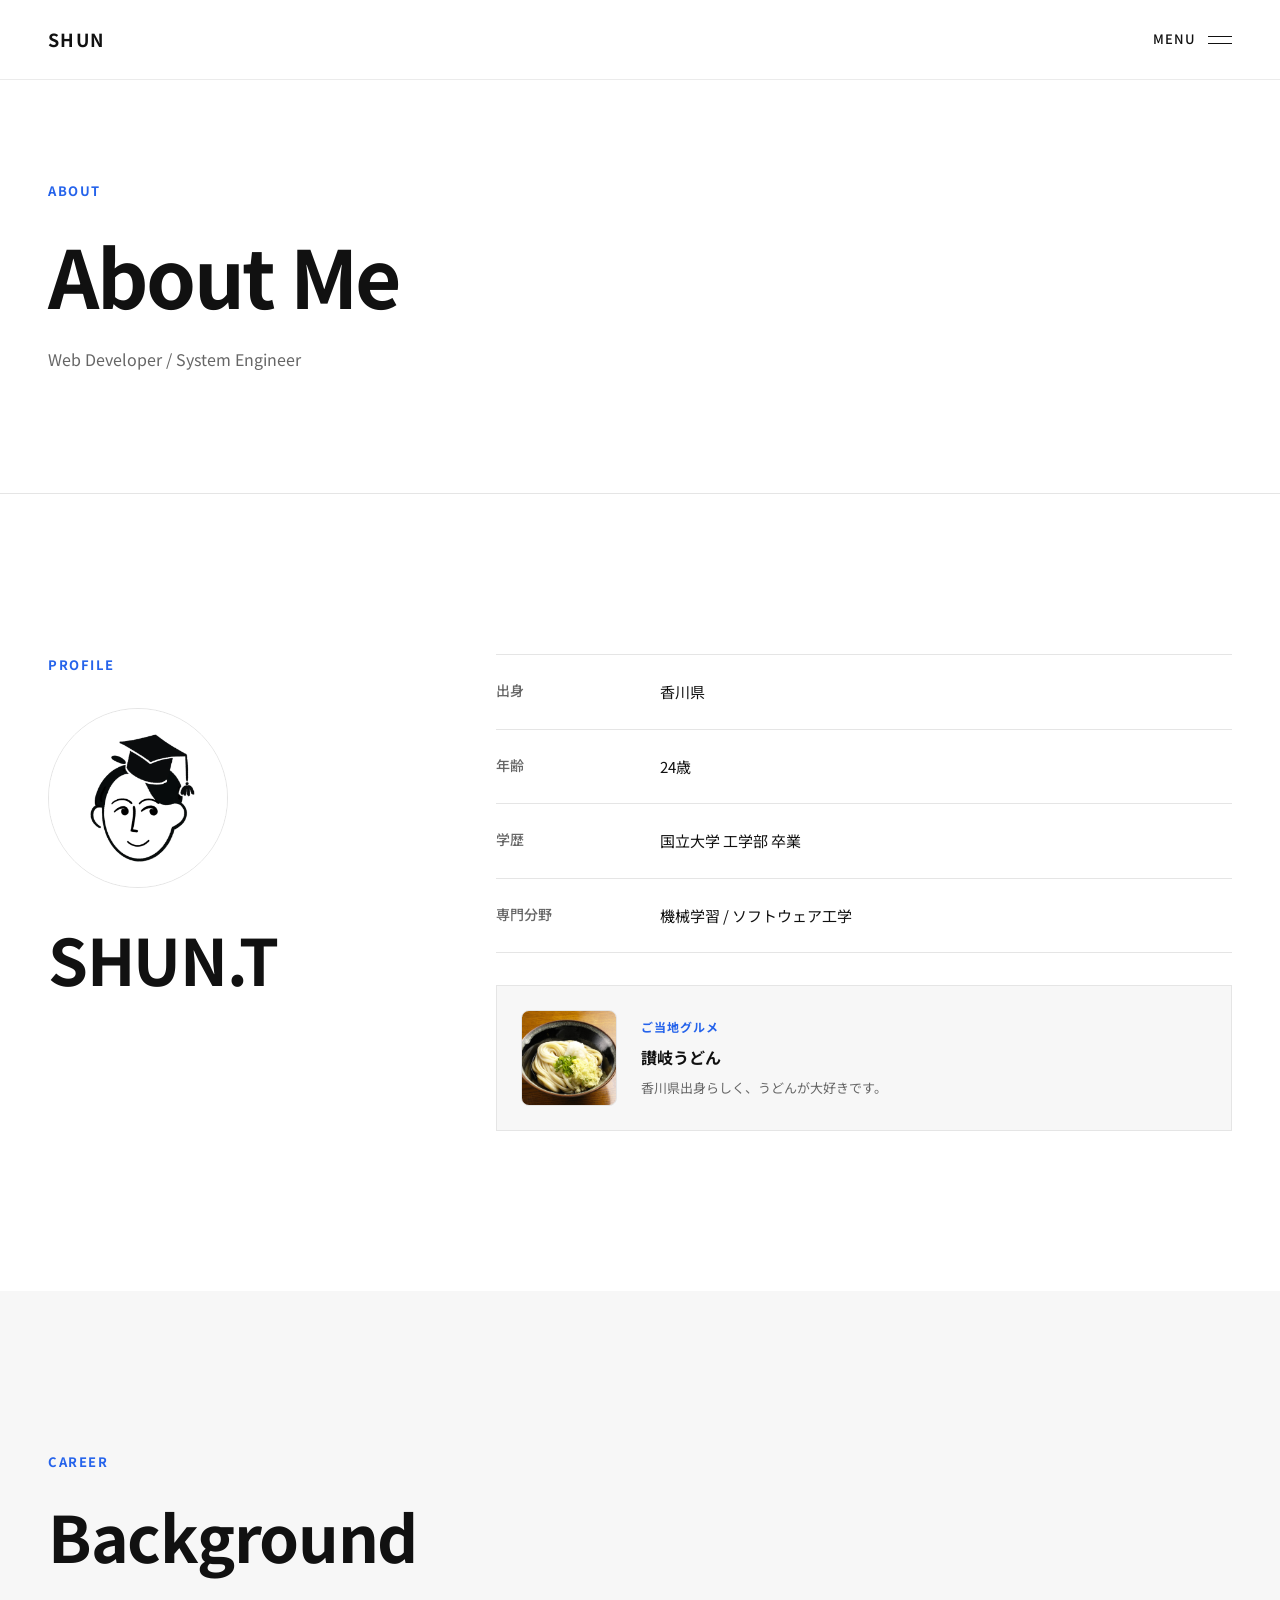
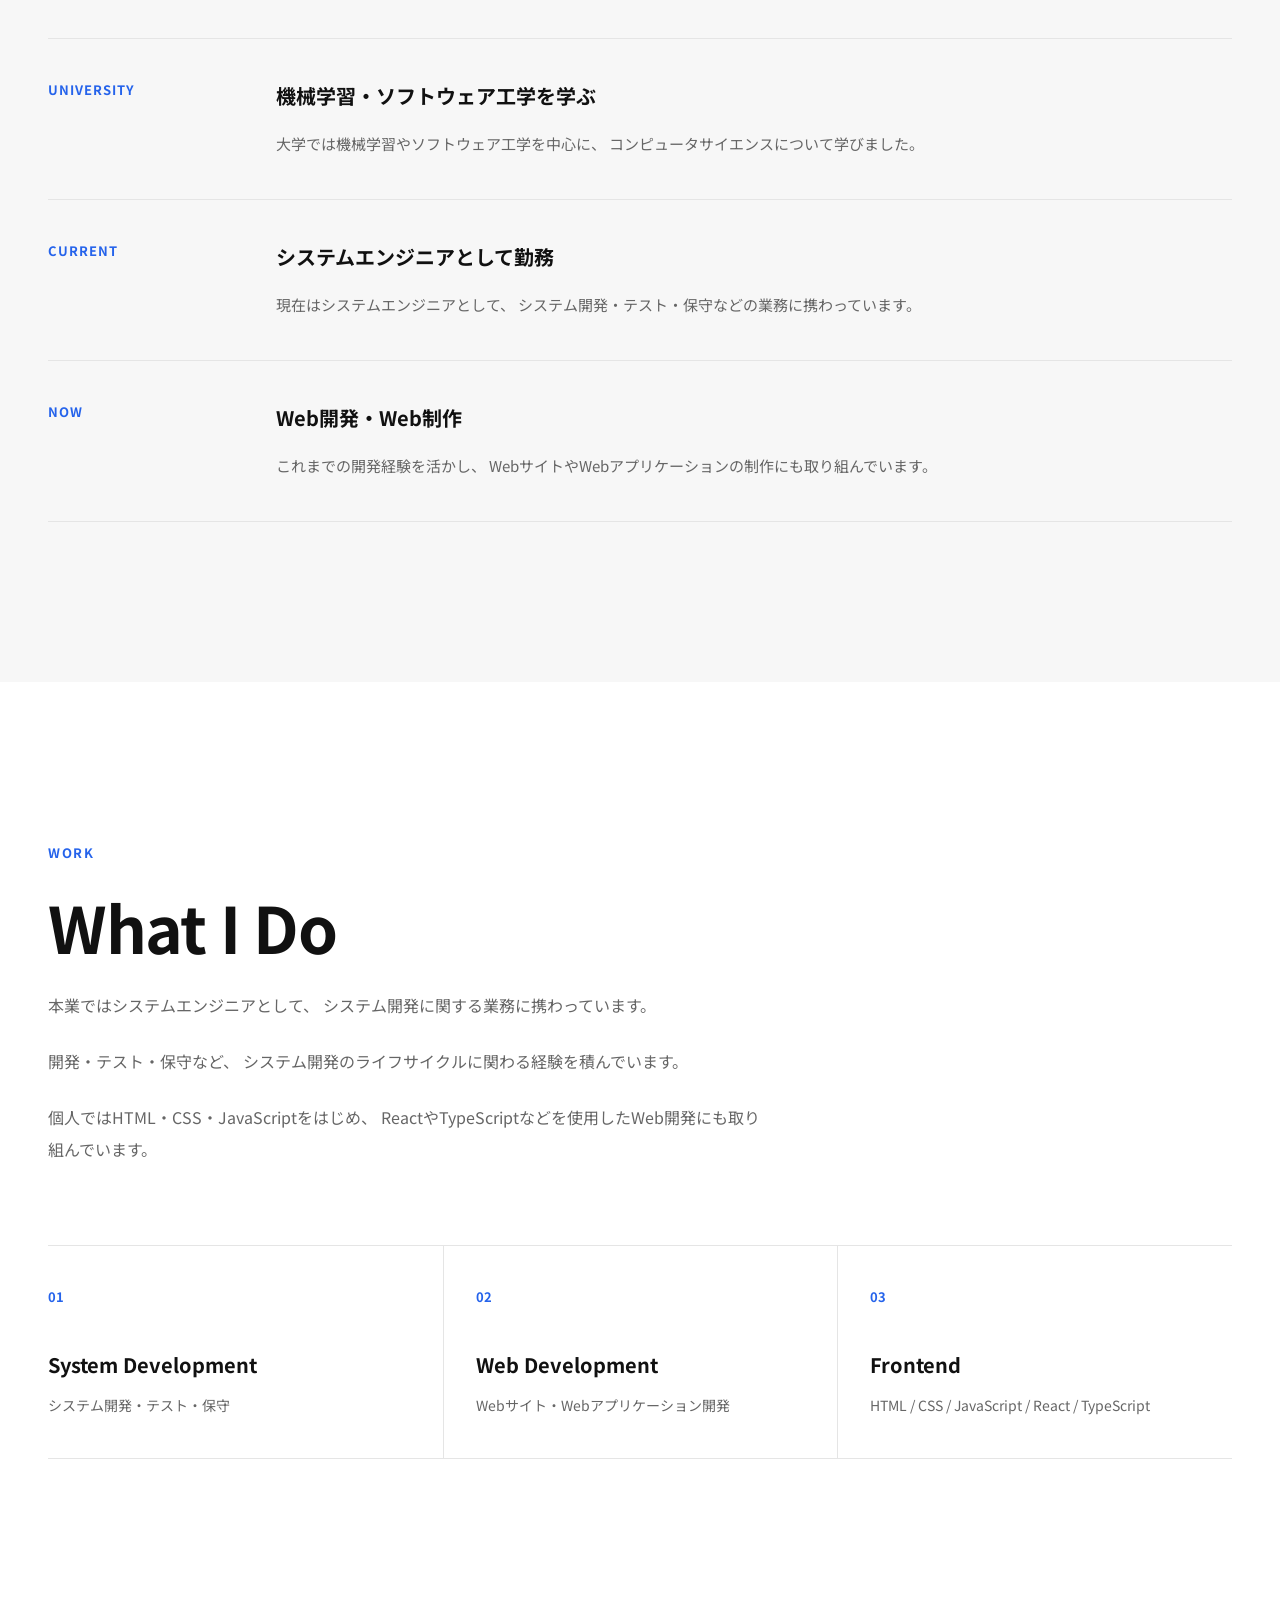
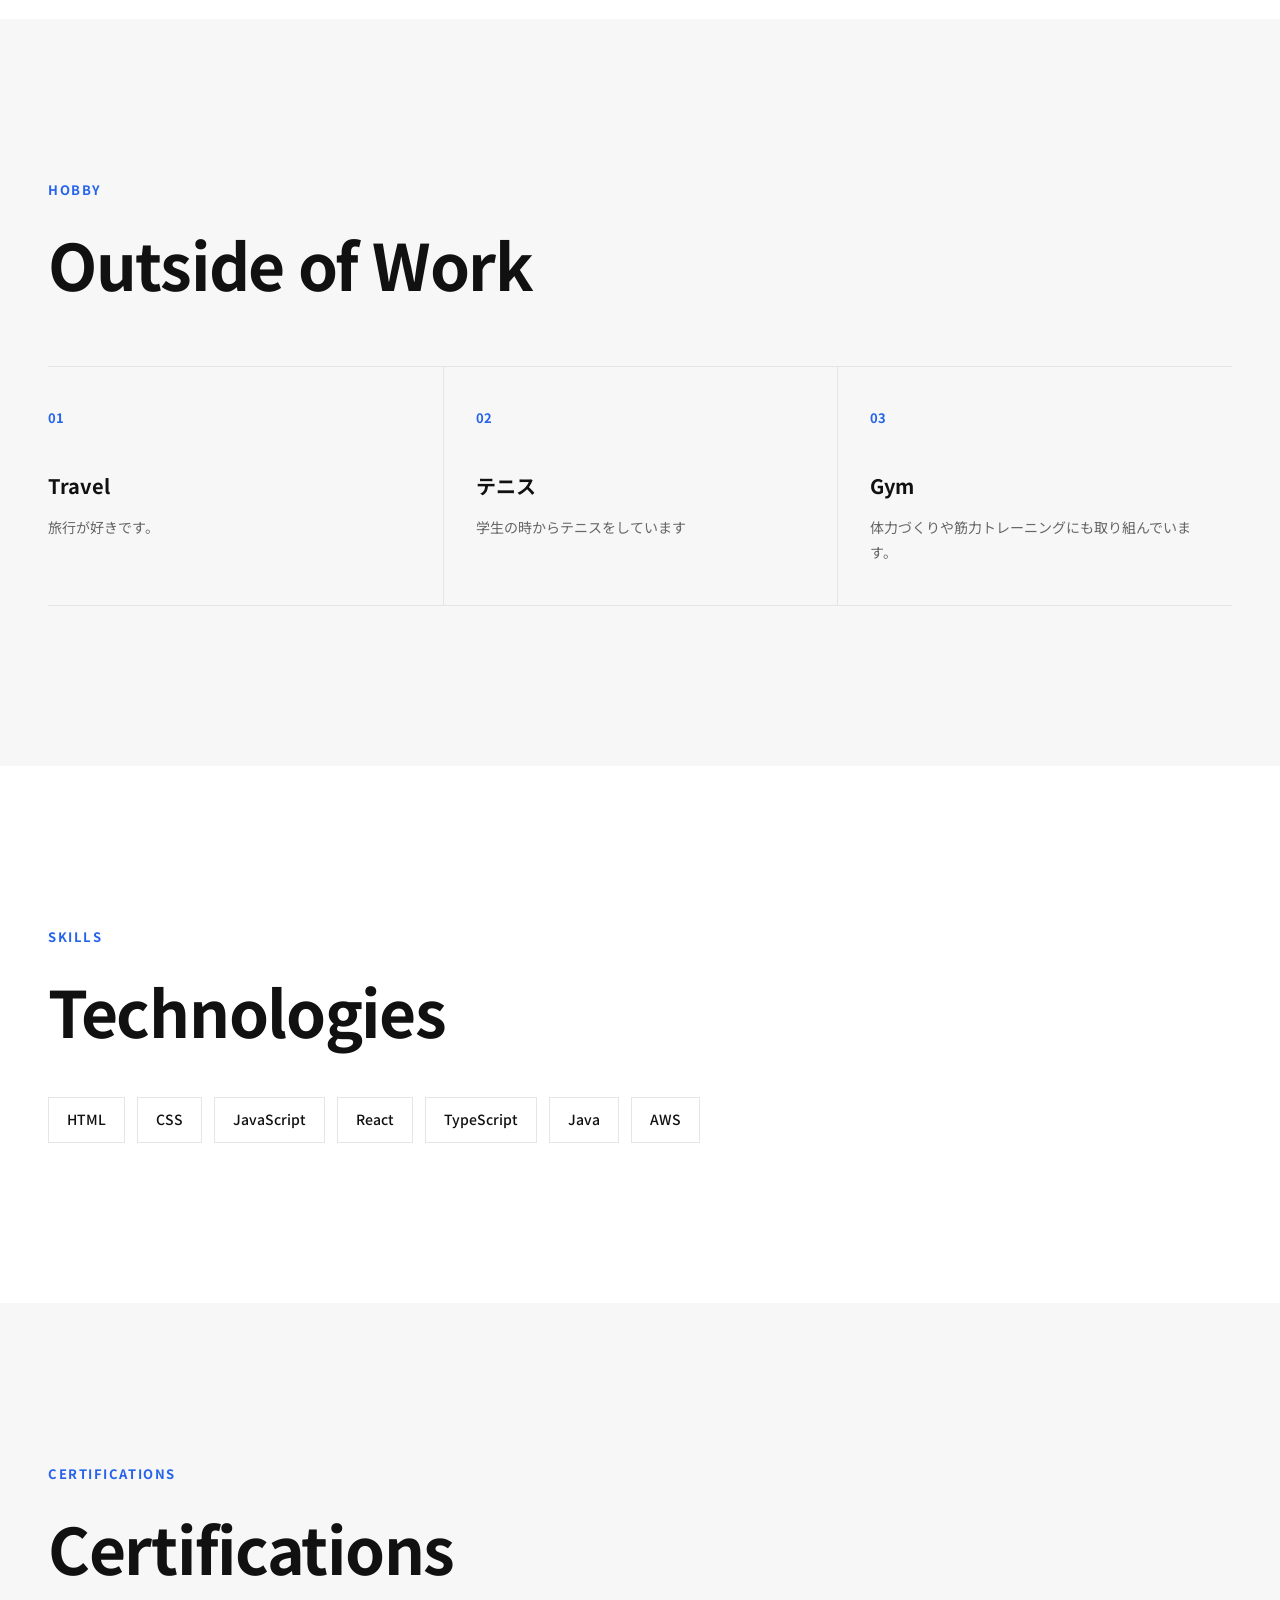
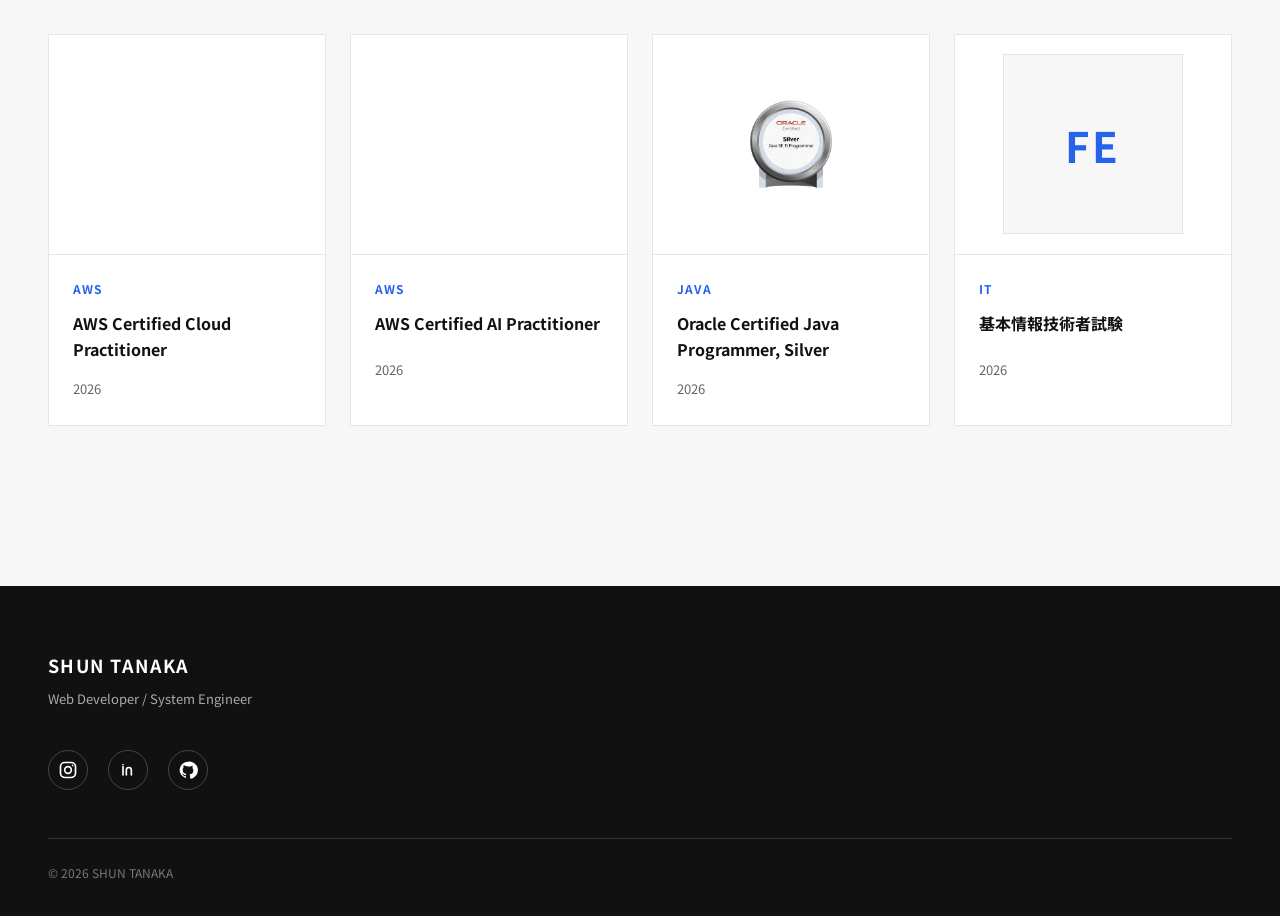
==== commit 3dc75a31: "fix directry" ====
--- a/about.html
+++ b/about.html
@@ -384,389 +384,3 @@
     <div id="footer"></div>
   </body>
 </html>
-<!doctype html>
-<html lang="ja">
-  <head>
-    <meta charset="UTF-8" />
-    <meta name="viewport" content="width=device-width, initial-scale=1.0" />
-
-    <title>About | SHUN .T</title>
-
-    <meta
-      name="description"
-      content="SHUN TANAKAのプロフィール、経歴、スキル、資格などを紹介しています。"
-    />
-
-    <!-- Google Fonts -->
-    <link rel="preconnect" href="https://fonts.googleapis.com" />
-    <link rel="preconnect" href="https://fonts.gstatic.com" crossorigin />
-
-    <link
-      href="https://fonts.googleapis.com/css2?family=Noto+Sans+JP:wght@400;500;700&display=swap"
-      rel="stylesheet"
-    />
-
-    <!-- CSS -->
-    <link rel="stylesheet" href="../css/style.css" />
-    <link rel="stylesheet" href="../css/about.css" />
-
-    <!-- JavaScript -->
-    <script src="../js/main.js" defer></script>
-  </head>
-
-  <body>
-    <!-- Header -->
-    <div id="header"></div>
-
-    <!-- Main -->
-    <main>
-      <!-- ========================================
-           Page Hero
-      ======================================== -->
-
-      <section class="page-hero">
-        <div class="section__inner">
-          <p class="section__eyebrow">ABOUT</p>
-
-          <h1 class="page-hero__title">About Me</h1>
-
-          <p class="page-hero__description">Web Developer / System Engineer</p>
-        </div>
-      </section>
-
-      <!-- ========================================
-           Profile
-      ======================================== -->
-
-      <section class="about-profile">
-        <div class="section__inner">
-          <div class="about-profile__grid">
-            <div class="about-profile__heading">
-              <p class="section__eyebrow">PROFILE</p>
-
-              <div class="about-profile__photo">
-                <img
-                  src="../img/my-notion-face-portrait.png"
-                  alt="SHUN TANAKA"
-                />
-              </div>
-
-              <h2 class="section__title">SHUN.T</h2>
-            </div>
-
-            <div class="about-profile__content">
-              <dl class="profile-list">
-                <div class="profile-list__item">
-                  <dt>出身</dt>
-                  <dd>香川県</dd>
-                </div>
-
-                <div class="profile-list__item">
-                  <dt>年齢</dt>
-                  <dd id="js-age" data-birthday="2002-02-13">24歳</dd>
-                </div>
-
-                <div class="profile-list__item">
-                  <dt>学歴</dt>
-                  <dd>国立大学 工学部 卒業</dd>
-                </div>
-
-                <div class="profile-list__item">
-                  <dt>専門分野</dt>
-                  <dd>機械学習 / ソフトウェア工学</dd>
-                </div>
-              </dl>
-
-              <div class="about-profile__local">
-                <div class="about-profile__local-image">
-                  <img src="./img/udon.jpeg" alt="讃岐うどん" />
-                </div>
-
-                <div class="about-profile__local-text">
-                  <p class="about-profile__local-label">ご当地グルメ</p>
-                  <p class="about-profile__local-title">讃岐うどん</p>
-                  <p class="about-profile__local-description">
-                    香川県出身らしく、うどんが大好きです。
-                  </p>
-                </div>
-              </div>
-            </div>
-          </div>
-        </div>
-      </section>
-
-      <!-- ========================================
-           Career
-      ======================================== -->
-
-      <section class="about-career">
-        <div class="section__inner">
-          <p class="section__eyebrow">CAREER</p>
-
-          <h2 class="section__title">Background</h2>
-
-          <div class="career-list">
-            <article class="career-list__item">
-              <p class="career-list__year">UNIVERSITY</p>
-
-              <div class="career-list__content">
-                <h3 class="career-list__title">
-                  機械学習・ソフトウェア工学を学ぶ
-                </h3>
-
-                <p class="career-list__description">
-                  大学では機械学習やソフトウェア工学を中心に、
-                  コンピュータサイエンスについて学びました。
-                </p>
-              </div>
-            </article>
-
-            <article class="career-list__item">
-              <p class="career-list__year">CURRENT</p>
-
-              <div class="career-list__content">
-                <h3 class="career-list__title">システムエンジニアとして勤務</h3>
-
-                <p class="career-list__description">
-                  現在はシステムエンジニアとして、
-                  システム開発・テスト・保守などの業務に携わっています。
-                </p>
-              </div>
-            </article>
-
-            <article class="career-list__item">
-              <p class="career-list__year">NOW</p>
-
-              <div class="career-list__content">
-                <h3 class="career-list__title">Web開発・Web制作</h3>
-
-                <p class="career-list__description">
-                  これまでの開発経験を活かし、
-                  WebサイトやWebアプリケーションの制作にも取り組んでいます。
-                </p>
-              </div>
-            </article>
-          </div>
-        </div>
-      </section>
-
-      <!-- ========================================
-           Work
-      ======================================== -->
-
-      <section class="about-work">
-        <div class="section__inner">
-          <p class="section__eyebrow">WORK</p>
-
-          <h2 class="section__title">What I Do</h2>
-
-          <div class="work-description">
-            <p>
-              本業ではシステムエンジニアとして、
-              システム開発に関する業務に携わっています。
-            </p>
-
-            <p>
-              開発・テスト・保守など、
-              システム開発のライフサイクルに関わる経験を積んでいます。
-            </p>
-
-            <p>
-              個人ではHTML・CSS・JavaScriptをはじめ、
-              ReactやTypeScriptなどを使用したWeb開発にも取り組んでいます。
-            </p>
-          </div>
-
-          <div class="work-skills">
-            <article class="work-skills__item">
-              <span class="work-skills__number">01</span>
-
-              <h3>System Development</h3>
-
-              <p>システム開発・テスト・保守</p>
-            </article>
-
-            <article class="work-skills__item">
-              <span class="work-skills__number">02</span>
-
-              <h3>Web Development</h3>
-
-              <p>Webサイト・Webアプリケーション開発</p>
-            </article>
-
-            <article class="work-skills__item">
-              <span class="work-skills__number">03</span>
-
-              <h3>Frontend</h3>
-
-              <p>HTML / CSS / JavaScript / React / TypeScript</p>
-            </article>
-          </div>
-        </div>
-      </section>
-
-      <!-- ========================================
-           Hobby
-      ======================================== -->
-
-      <section class="about-hobby">
-        <div class="section__inner">
-          <p class="section__eyebrow">HOBBY</p>
-
-          <h2 class="section__title">Outside of Work</h2>
-
-          <div class="hobby-list">
-            <article class="hobby-list__item">
-              <span class="hobby-list__number">01</span>
-
-              <h3>Travel</h3>
-
-              <p>旅行が好きです。</p>
-            </article>
-
-            <article class="hobby-list__item">
-              <span class="hobby-list__number">02</span>
-
-              <h3>テニス</h3>
-
-              <p>学生の時からテニスをしています</p>
-            </article>
-
-            <article class="hobby-list__item">
-              <span class="hobby-list__number">03</span>
-
-              <h3>Gym</h3>
-
-              <p>体力づくりや筋力トレーニングにも取り組んでいます。</p>
-            </article>
-          </div>
-        </div>
-      </section>
-
-      <!-- ========================================
-           Skills
-      ======================================== -->
-
-      <section class="about-skills">
-        <div class="section__inner">
-          <p class="section__eyebrow">SKILLS</p>
-
-          <h2 class="section__title">Technologies</h2>
-
-          <div class="about-skills__list">
-            <span>HTML</span>
-            <span>CSS</span>
-            <span>JavaScript</span>
-            <span>React</span>
-            <span>TypeScript</span>
-            <span>Java</span>
-            <span>AWS</span>
-          </div>
-        </div>
-      </section>
-
-      <!-- ========================================
-           Certifications
-      ======================================== -->
-
-      <section class="about-certifications">
-        <div class="section__inner">
-          <p class="section__eyebrow">CERTIFICATIONS</p>
-
-          <h2 class="section__title">Certifications</h2>
-
-          <div class="certifications-grid">
-            <!-- AWS Cloud Practitioner -->
-            <article class="certification-card">
-              <div class="certification-card__badge">
-                <div
-                  data-iframe-width="180"
-                  data-iframe-height="180"
-                  data-share-badge-id="34273f17-c711-41de-8121-bd63b18571f5"
-                  data-share-badge-host="https://www.credly.com"
-                ></div>
-              </div>
-
-              <div class="certification-card__content">
-                <p class="certification-card__category">AWS</p>
-
-                <h3 class="certification-card__title">
-                  AWS Certified Cloud Practitioner
-                </h3>
-
-                <span class="certification-card__year">2026</span>
-              </div>
-            </article>
-
-            <!-- AWS AI Practitioner -->
-            <article class="certification-card">
-              <div class="certification-card__badge">
-                <div
-                  data-iframe-width="180"
-                  data-iframe-height="180"
-                  data-share-badge-id="a73e4052-1547-47f9-9813-02c0de02c2c1"
-                  data-share-badge-host="https://www.credly.com"
-                ></div>
-              </div>
-
-              <div class="certification-card__content">
-                <p class="certification-card__category">AWS</p>
-
-                <h3 class="certification-card__title">
-                  AWS Certified AI Practitioner
-                </h3>
-
-                <span class="certification-card__year">2026</span>
-              </div>
-            </article>
-
-            <!-- Java Silver -->
-            <article class="certification-card">
-              <div class="certification-card__badge">
-                <img
-                  src="../img/SILVSE11JPN.jpg"
-                  alt="Oracle Certified Java Programmer, Silver"
-                />
-              </div>
-
-              <div class="certification-card__content">
-                <p class="certification-card__category">JAVA</p>
-
-                <h3 class="certification-card__title">
-                  Oracle Certified Java Programmer, Silver
-                </h3>
-
-                <span class="certification-card__year">2026</span>
-              </div>
-            </article>
-
-            <!-- Fundamental Information Technology Engineer -->
-            <article class="certification-card">
-              <div class="certification-card__badge">
-                <div class="certification-card__badge-placeholder">FE</div>
-              </div>
-
-              <div class="certification-card__content">
-                <p class="certification-card__category">IT</p>
-
-                <h3 class="certification-card__title">基本情報技術者試験</h3>
-
-                <span class="certification-card__year">2026</span>
-              </div>
-            </article>
-          </div>
-
-          <!-- Credly Script -->
-          <script
-            type="text/javascript"
-            async
-            src="https://cdn.credly.com/assets/utilities/embed.js"
-          ></script>
-        </div>
-      </section>
-    </main>
-
-    <!-- Footer -->
-    <div id="footer"></div>
-  </body>
-</html>
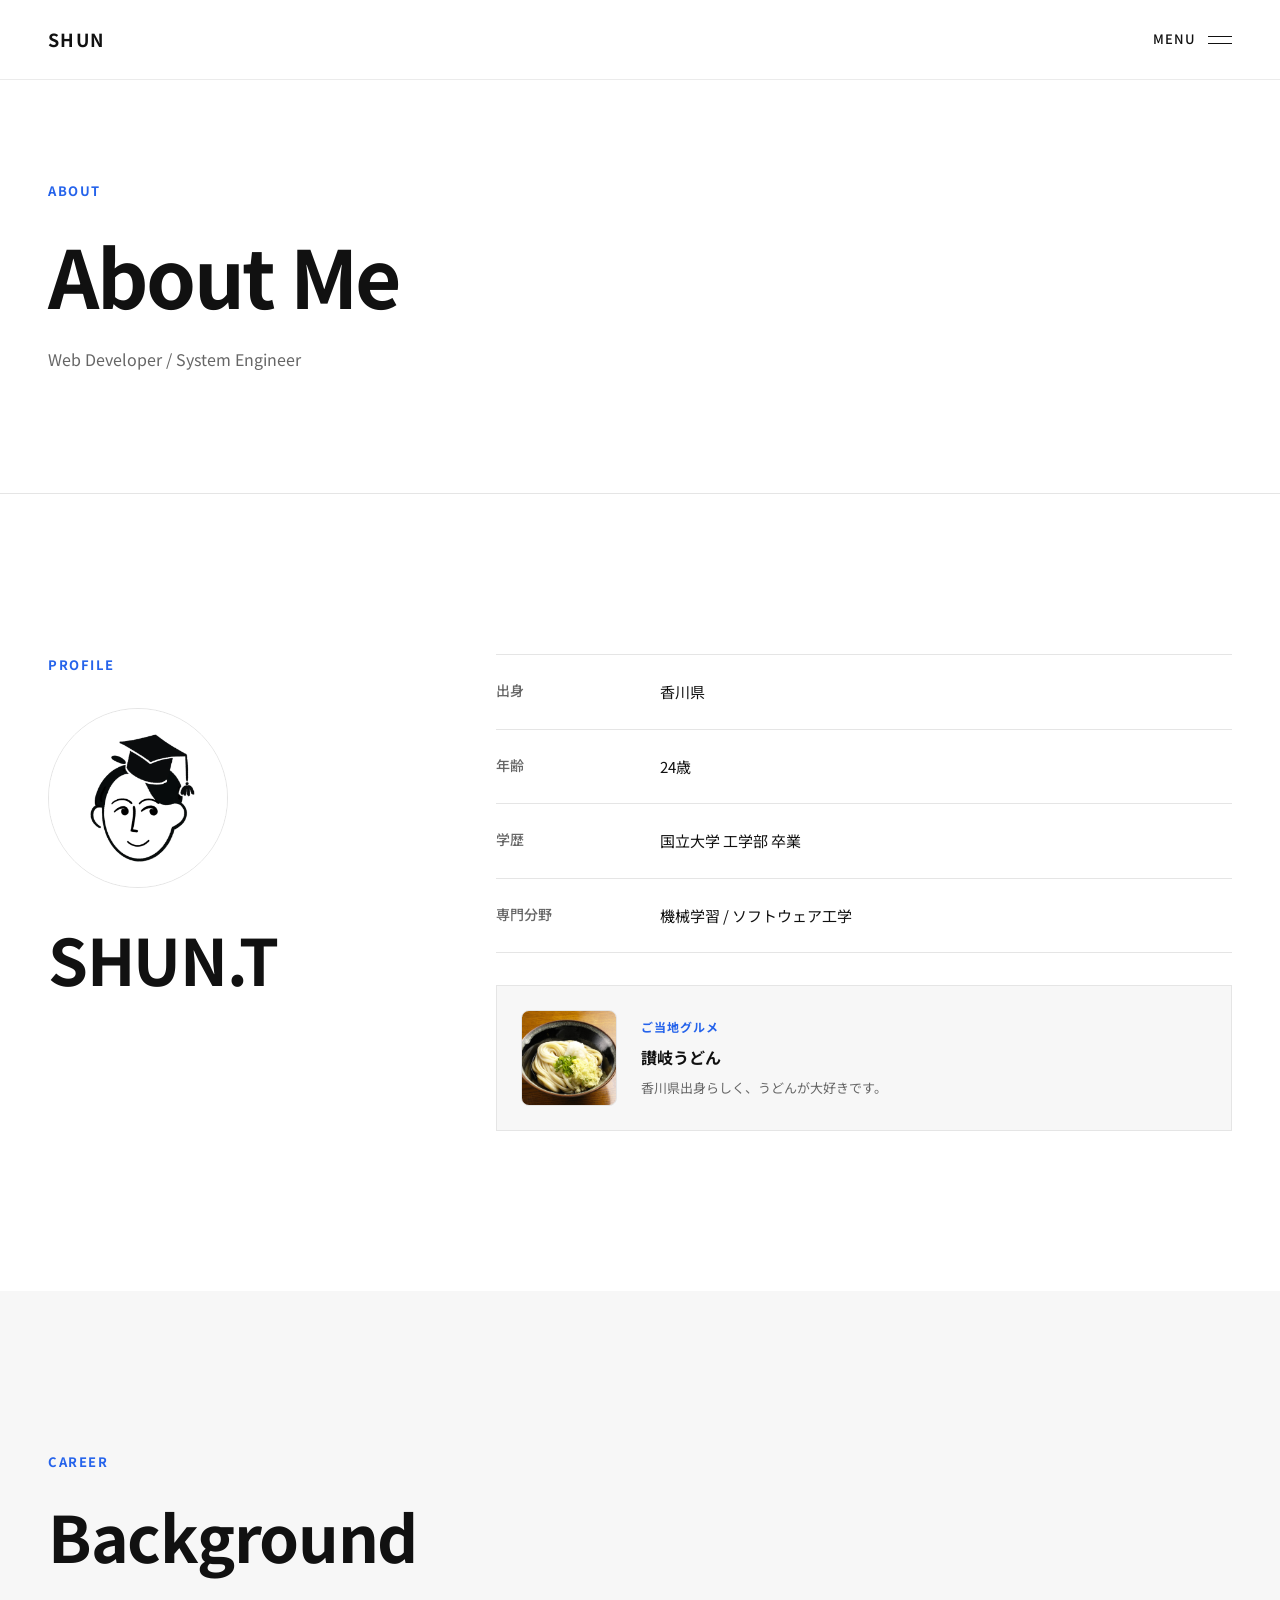
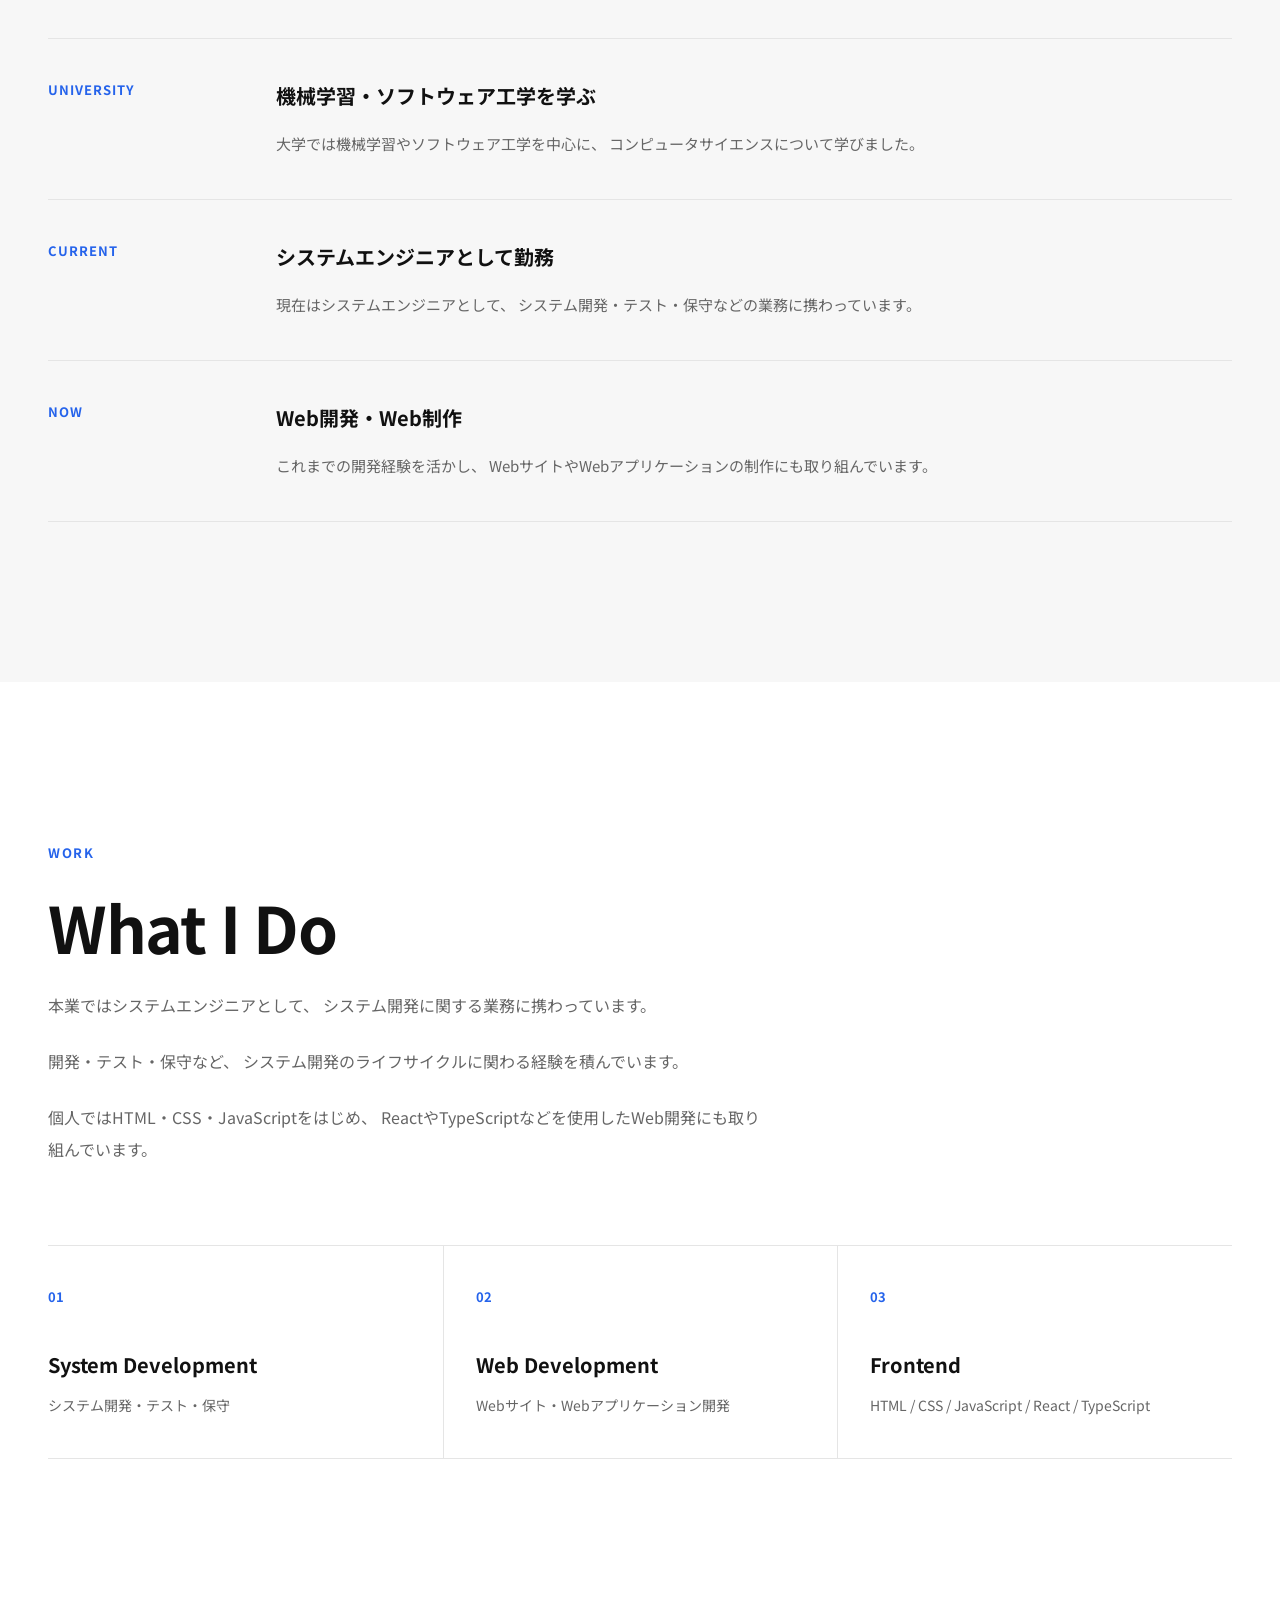
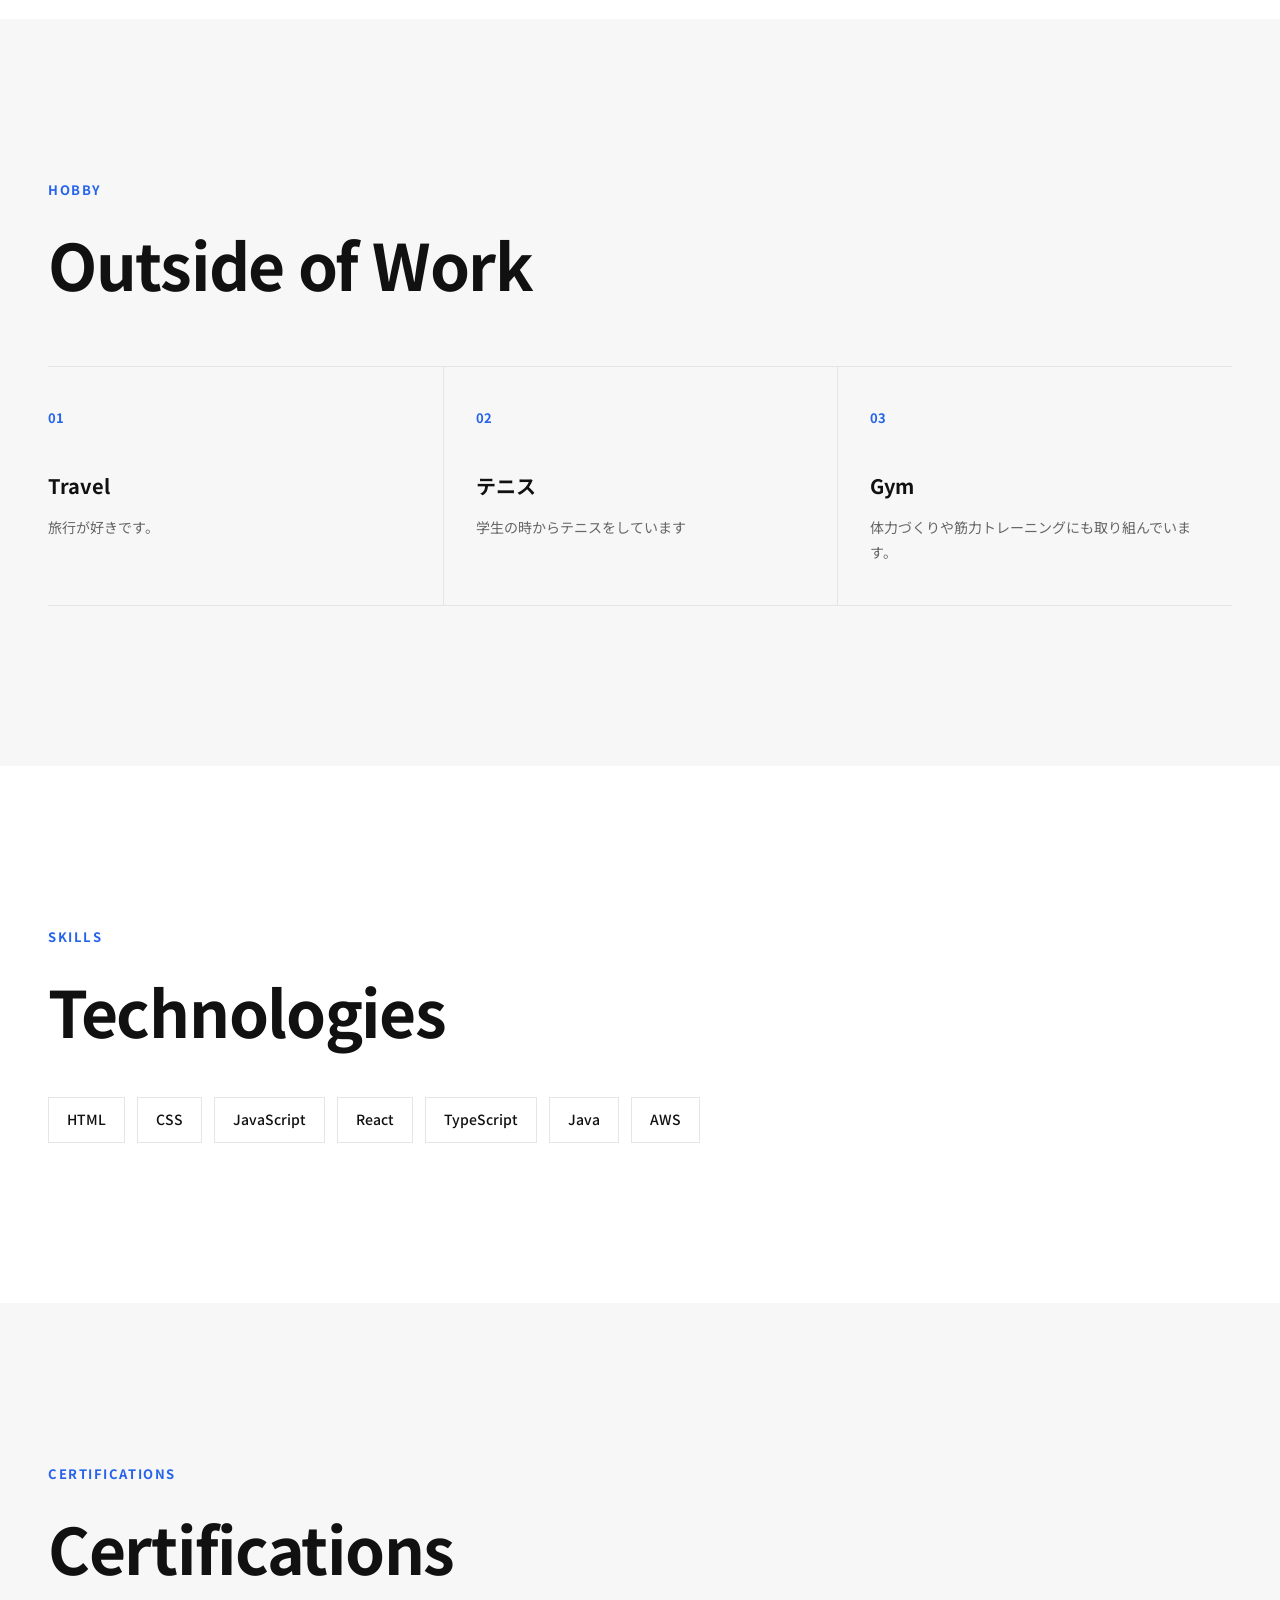
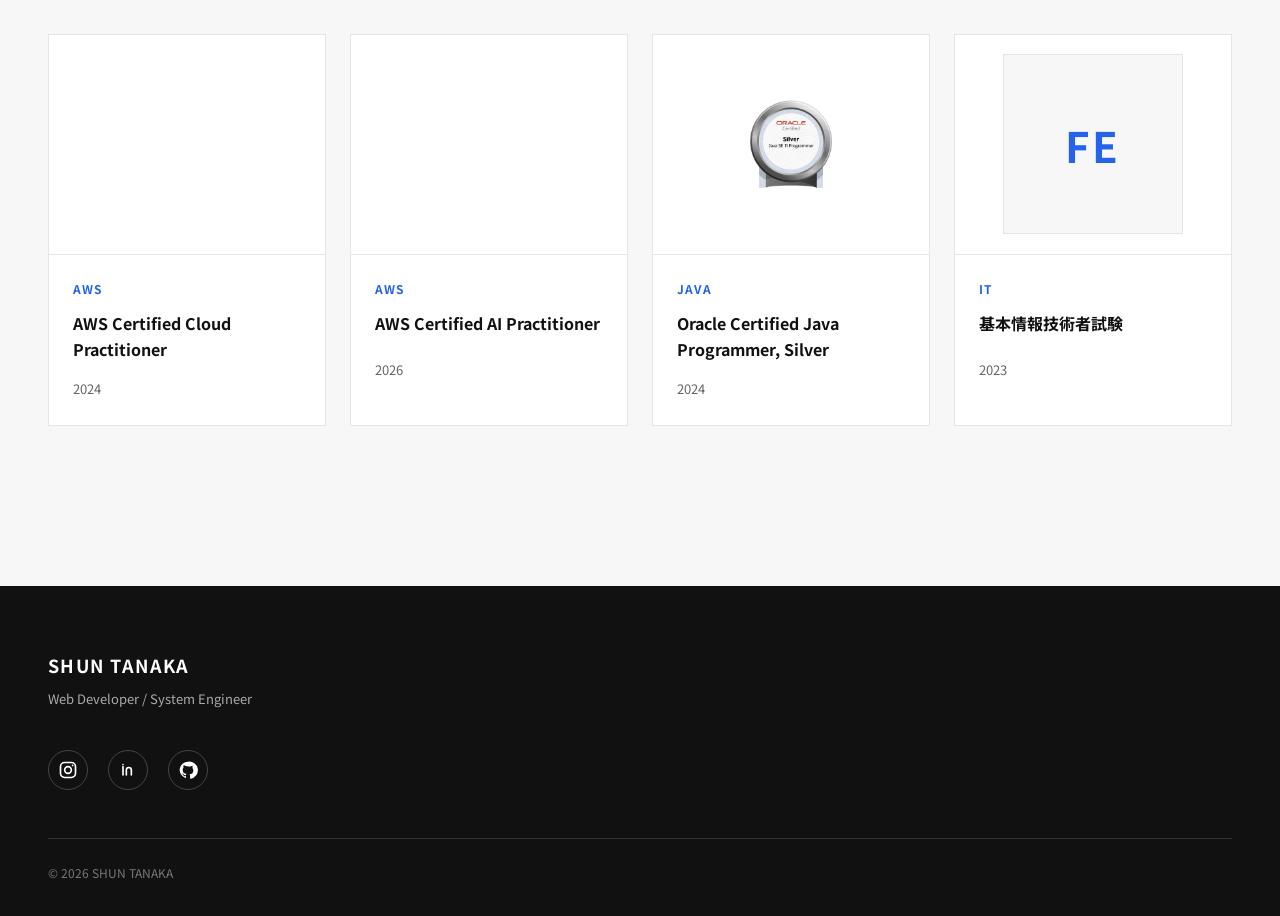
==== commit 3c0bba0e: "Fix certification acquisition years" ====
--- a/about.html
+++ b/about.html
@@ -308,7 +308,7 @@
                   AWS Certified Cloud Practitioner
                 </h3>
 
-                <span class="certification-card__year">2026</span>
+                <span class="certification-card__year">2024</span>
               </div>
             </article>
 
@@ -350,7 +350,7 @@
                   Oracle Certified Java Programmer, Silver
                 </h3>
 
-                <span class="certification-card__year">2026</span>
+                <span class="certification-card__year">2024</span>
               </div>
             </article>
 
@@ -365,7 +365,7 @@
 
                 <h3 class="certification-card__title">基本情報技術者試験</h3>
 
-                <span class="certification-card__year">2026</span>
+                <span class="certification-card__year">2023</span>
               </div>
             </article>
           </div>
